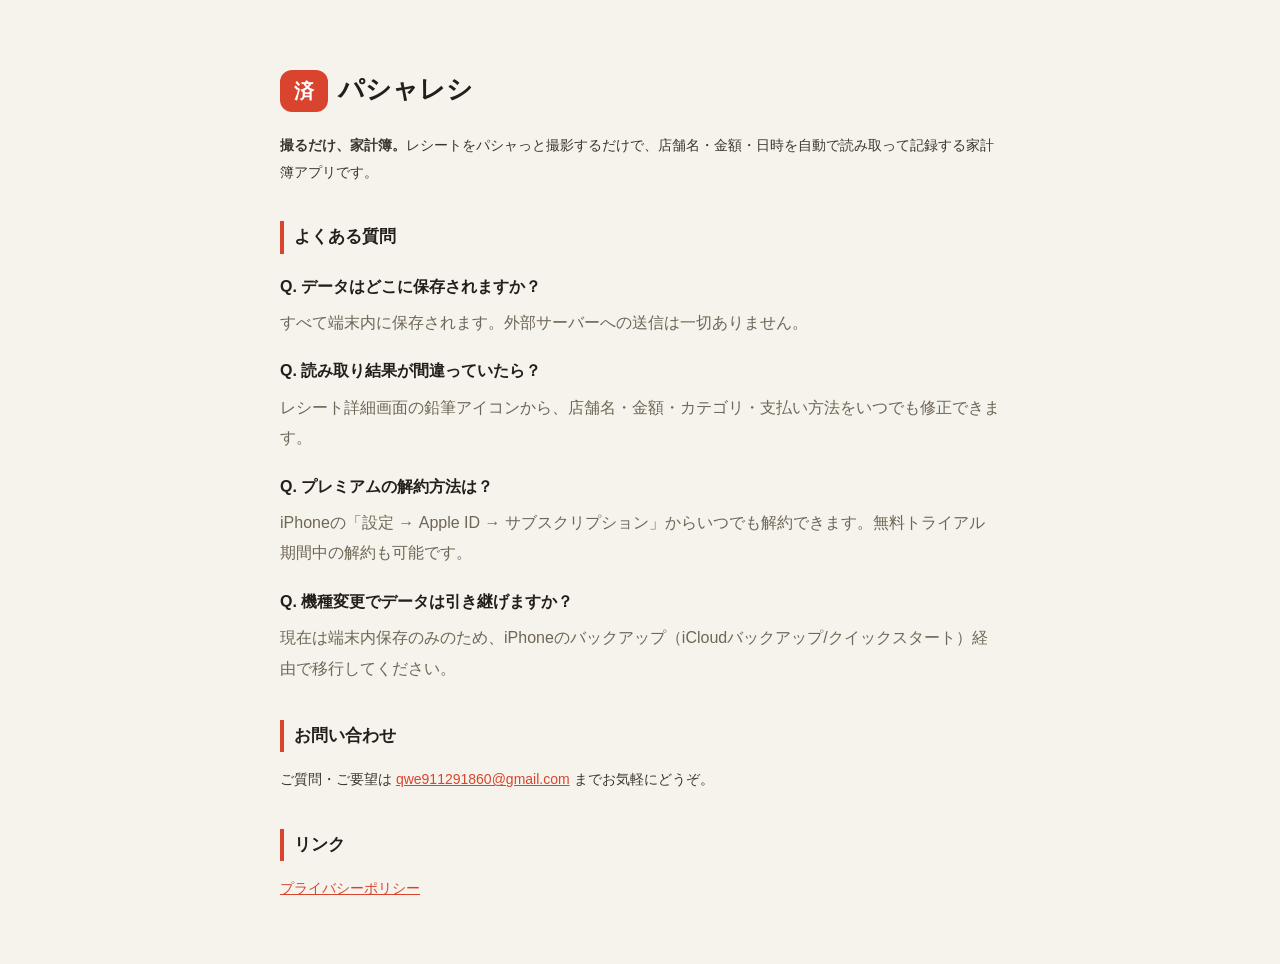
==== pashareshi/index.html @ 9be29674 "feat: パシャレシ サポート/プライバシーポリシーページ追加" ====
<!DOCTYPE html>
<html lang="ja">
<head>
<meta charset="utf-8">
<meta name="viewport" content="width=device-width, initial-scale=1">
<title>パシャレシ - レシート撮るだけ家計簿 | サポート</title>
<style>
body{font-family:'Hiragino Sans','Zen Kaku Gothic New',sans-serif;background:#F6F3EC;color:#221F1A;max-width:720px;margin:0 auto;padding:48px 24px;line-height:1.9}
h1{font-size:26px}
h1 .badge{display:inline-block;background:#D9442F;color:#fff;border-radius:12px;padding:2px 14px;font-size:20px;margin-right:10px}
h2{font-size:17px;margin-top:36px;border-left:4px solid #D9442F;padding-left:10px}
p,li{font-size:14px;color:#3A362E}
a{color:#D9442F}
.faq dt{font-weight:700;margin-top:18px}
.faq dd{margin:6px 0 0;color:#6E6656}
</style>
</head>
<body>
<h1><span class="badge">済</span>パシャレシ</h1>
<p><b>撮るだけ、家計簿。</b>レシートをパシャっと撮影するだけで、店舗名・金額・日時を自動で読み取って記録する家計簿アプリです。</p>

<h2>よくある質問</h2>
<dl class="faq">
<dt>Q. データはどこに保存されますか？</dt>
<dd>すべて端末内に保存されます。外部サーバーへの送信は一切ありません。</dd>
<dt>Q. 読み取り結果が間違っていたら？</dt>
<dd>レシート詳細画面の鉛筆アイコンから、店舗名・金額・カテゴリ・支払い方法をいつでも修正できます。</dd>
<dt>Q. プレミアムの解約方法は？</dt>
<dd>iPhoneの「設定 → Apple ID → サブスクリプション」からいつでも解約できます。無料トライアル期間中の解約も可能です。</dd>
<dt>Q. 機種変更でデータは引き継げますか？</dt>
<dd>現在は端末内保存のみのため、iPhoneのバックアップ（iCloudバックアップ/クイックスタート）経由で移行してください。</dd>
</dl>

<h2>お問い合わせ</h2>
<p>ご質問・ご要望は <a href="mailto:qwe911291860@gmail.com">qwe911291860@gmail.com</a> までお気軽にどうぞ。</p>

<h2>リンク</h2>
<p><a href="./privacy.html">プライバシーポリシー</a></p>
</body>
</html>
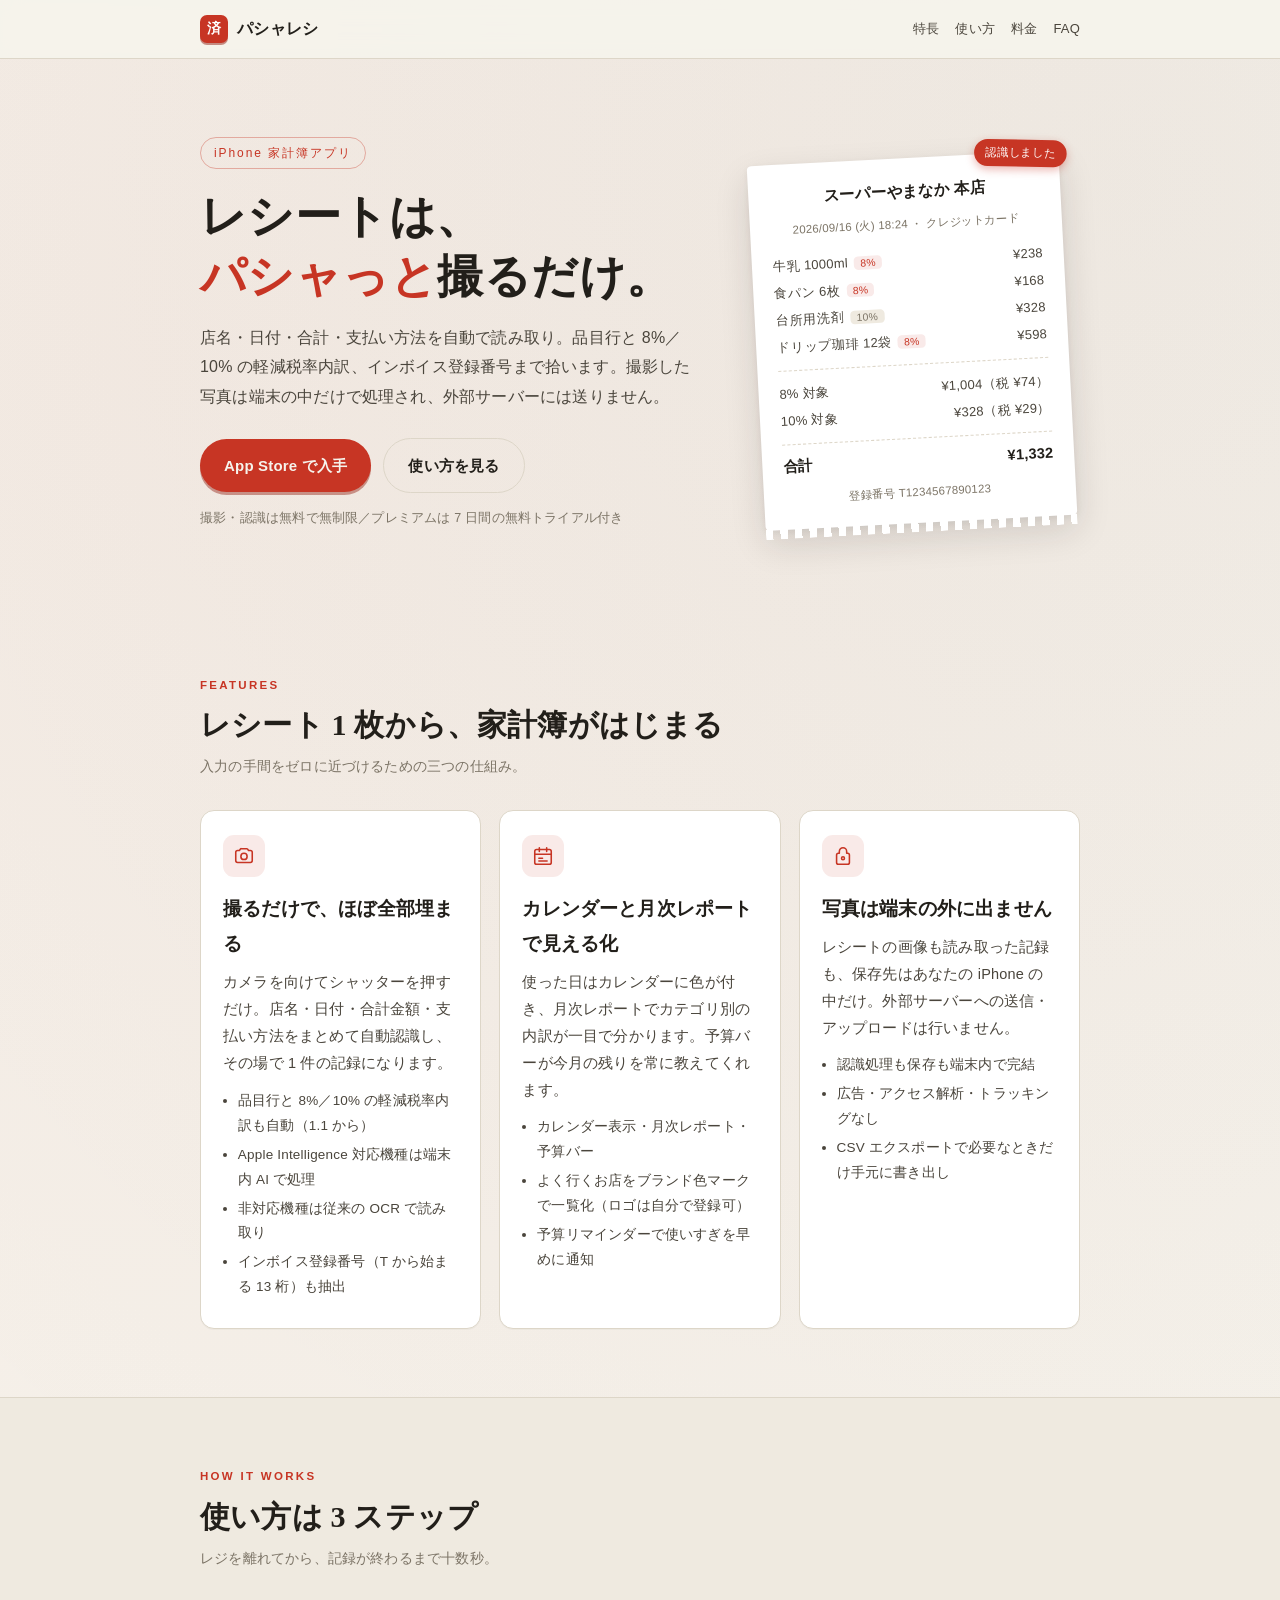
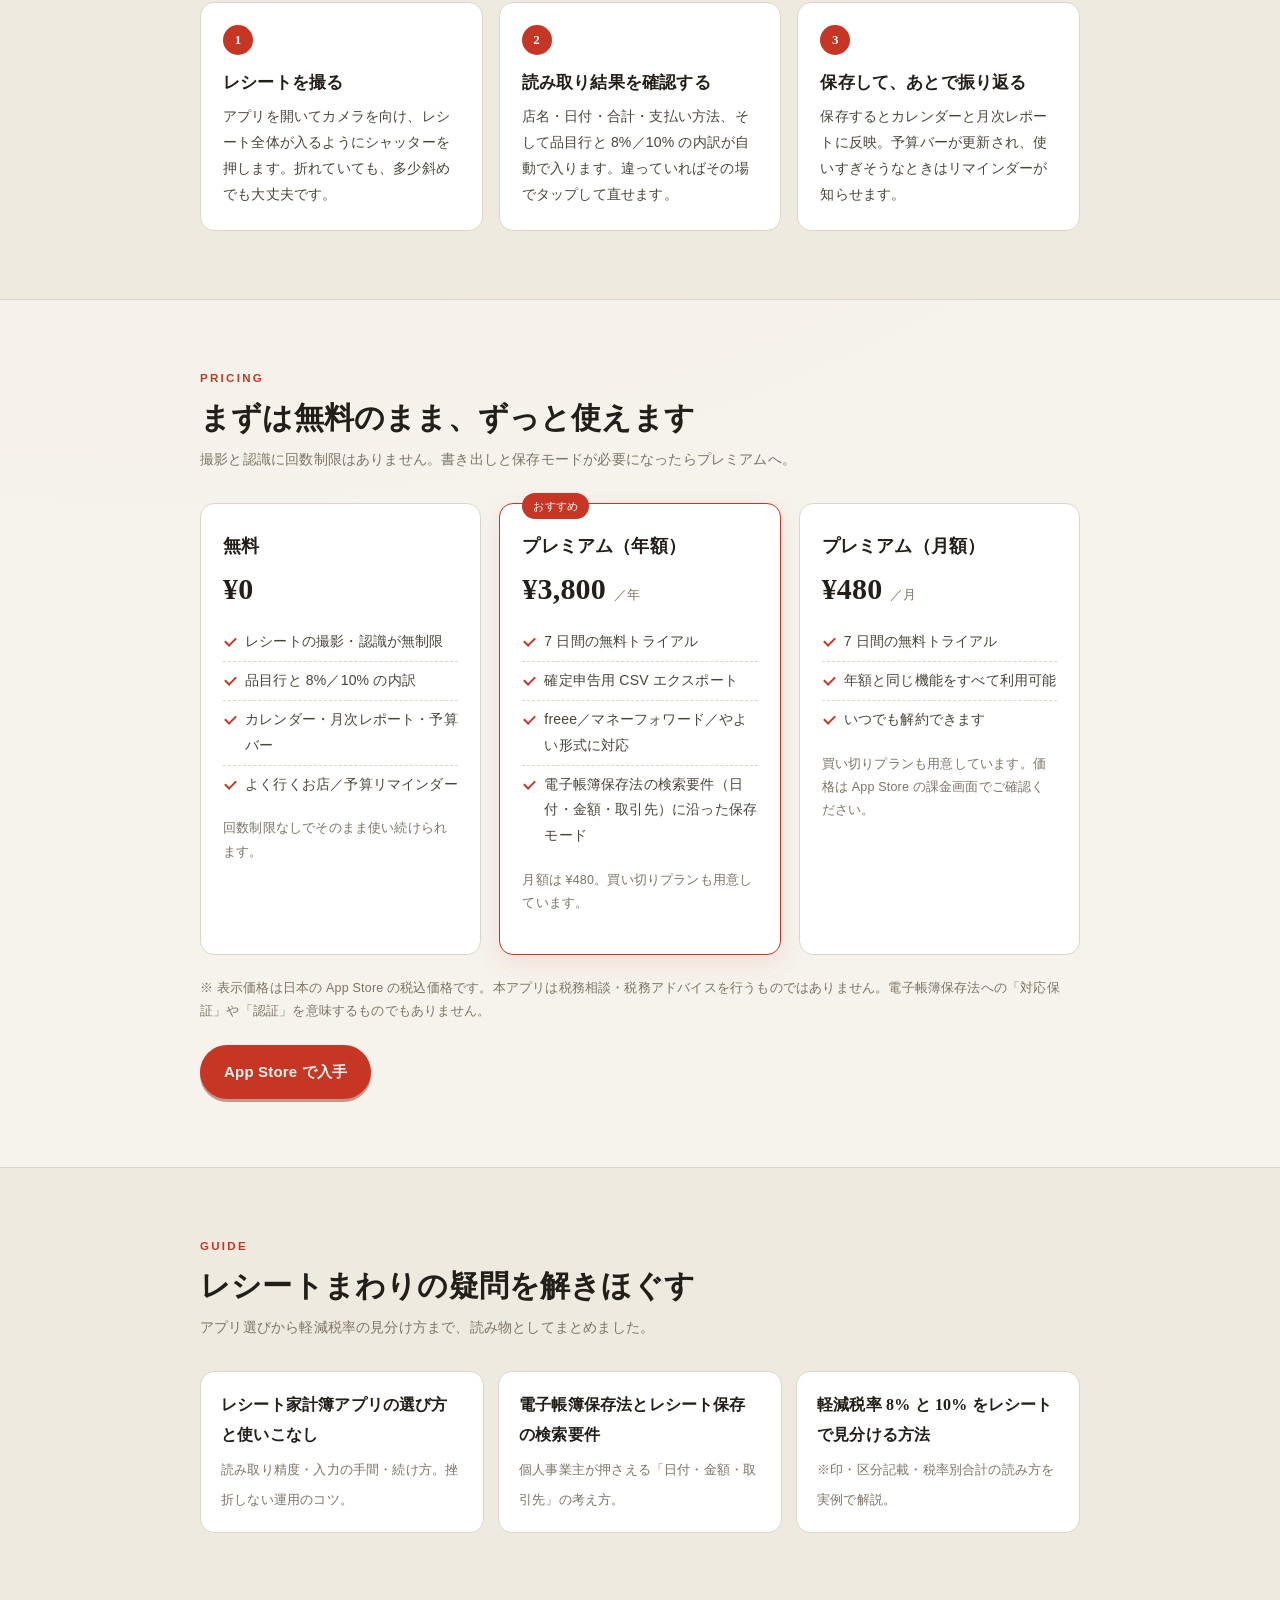
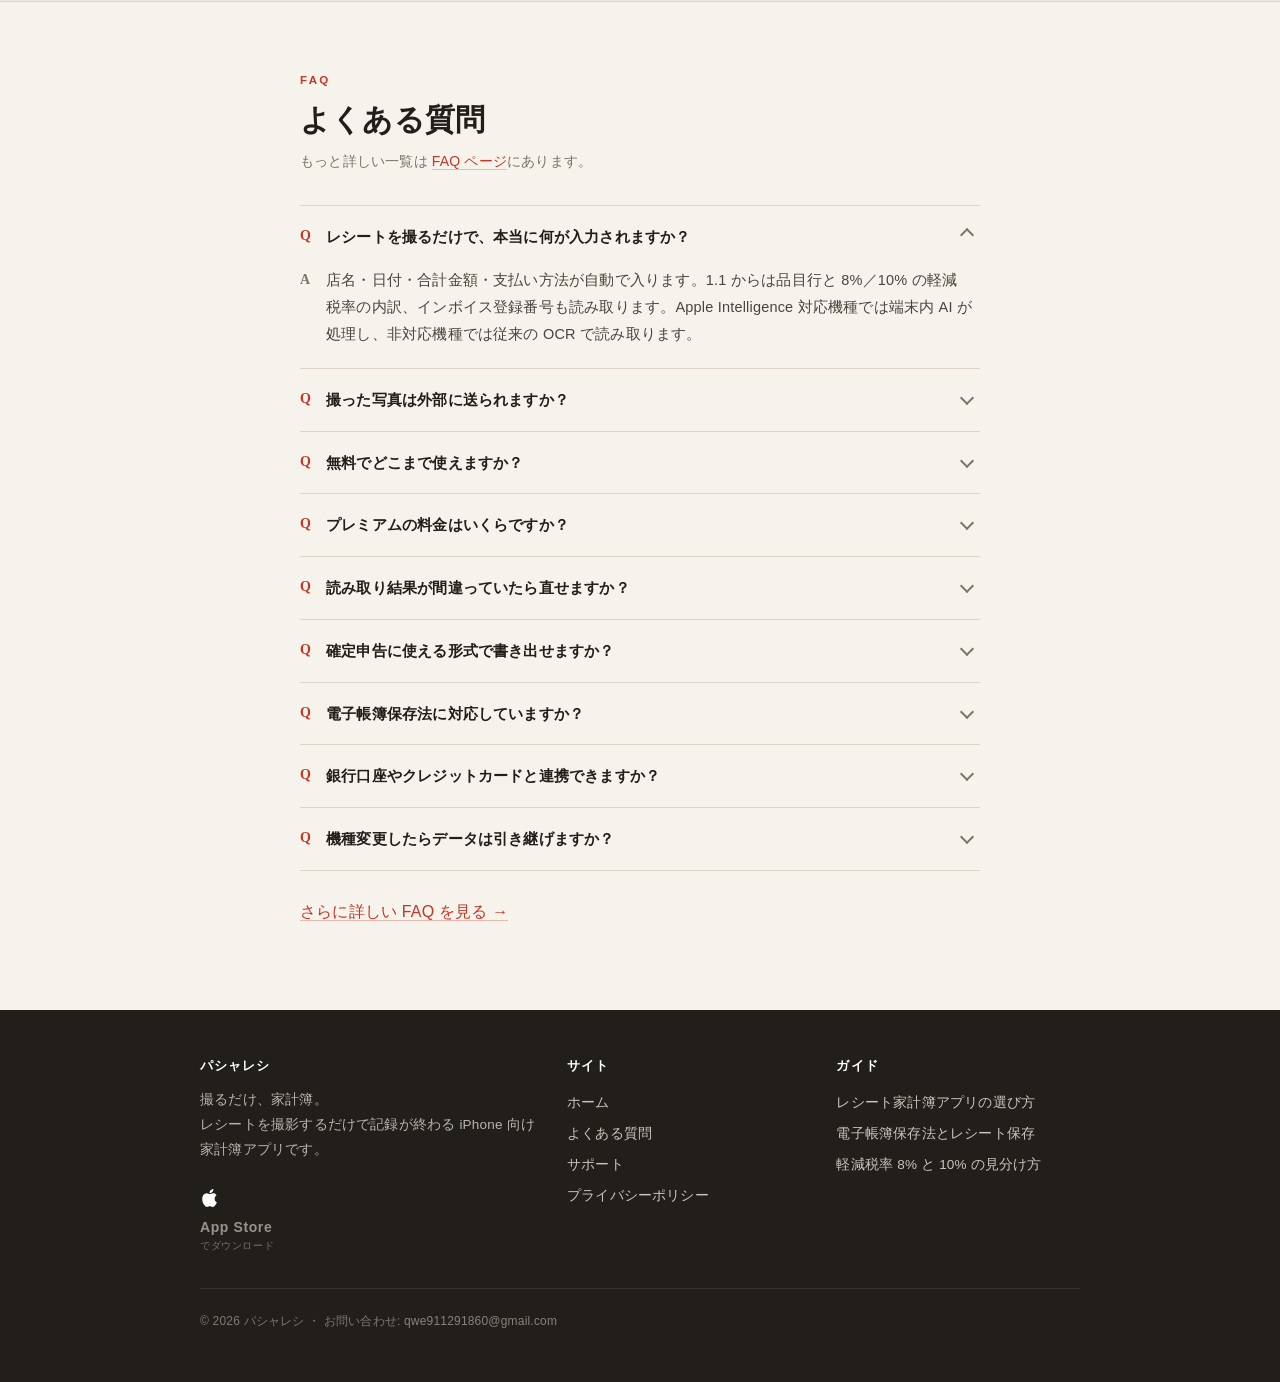
==== commit 206d9b9e: "feat(pashareshi): SEO/GEO landing site Co-Authored-By: Claude Opus 5 (1M context) <noreply@anthropic" ====
--- a/pashareshi/index.html
+++ b/pashareshi/index.html
@@ -2,39 +2,429 @@
 <html lang="ja">
 <head>
 <meta charset="utf-8">
-<meta name="viewport" content="width=device-width, initial-scale=1">
-<title>パシャレシ - レシート撮るだけ家計簿 | サポート</title>
-<style>
-body{font-family:'Hiragino Sans','Zen Kaku Gothic New',sans-serif;background:#F6F3EC;color:#221F1A;max-width:720px;margin:0 auto;padding:48px 24px;line-height:1.9}
-h1{font-size:26px}
-h1 .badge{display:inline-block;background:#D9442F;color:#fff;border-radius:12px;padding:2px 14px;font-size:20px;margin-right:10px}
-h2{font-size:17px;margin-top:36px;border-left:4px solid #D9442F;padding-left:10px}
-p,li{font-size:14px;color:#3A362E}
-a{color:#D9442F}
-.faq dt{font-weight:700;margin-top:18px}
-.faq dd{margin:6px 0 0;color:#6E6656}
-</style>
+<meta name="viewport" content="width=device-width, initial-scale=1, viewport-fit=cover">
+<title>パシャレシ｜レシート撮るだけ家計簿アプリ（iPhone・無料）</title>
+<meta name="description" content="レシートを撮るだけで店名・日付・合計・支払い方法を自動認識するiPhone家計簿アプリ。品目行と8%/10%軽減税率の内訳、インボイス登録番号まで読み取り。写真は端末内で処理し外部サーバーに送りません。撮影・認識は無料で無制限。">
+<link rel="canonical" href="https://zhao73.github.io/pashareshi/">
+<meta name="robots" content="index,follow,max-image-preview:large,max-snippet:-1">
+<meta name="theme-color" content="#F6F3EC">
+<meta name="apple-itunes-app" content="app-id=6788028598">
+<meta property="og:type" content="website">
+<meta property="og:site_name" content="パシャレシ">
+<meta property="og:locale" content="ja_JP">
+<meta property="og:title" content="パシャレシ｜レシート撮るだけ家計簿アプリ">
+<meta property="og:description" content="撮るだけで店名・日付・合計・支払い方法を自動認識。品目行と8%/10%の内訳、インボイス登録番号も。写真は端末内処理、外部に送りません。">
+<meta property="og:url" content="https://zhao73.github.io/pashareshi/">
+<meta property="og:image" content="https://zhao73.github.io/pashareshi/og.png">
+<meta property="og:image:width" content="1200">
+<meta property="og:image:height" content="630">
+<meta property="og:image:alt" content="パシャレシ 撮るだけ、家計簿。">
+<meta name="twitter:card" content="summary_large_image">
+<meta name="twitter:title" content="パシャレシ｜レシート撮るだけ家計簿アプリ">
+<meta name="twitter:description" content="撮るだけで店名・日付・合計・支払い方法を自動認識。8%/10%の内訳もインボイス登録番号も読み取り。端末内処理。">
+<meta name="twitter:image" content="https://zhao73.github.io/pashareshi/og.png">
+<link rel="stylesheet" href="./styles.css">
+<link rel="icon" href="data:image/svg+xml,%3Csvg xmlns='http://www.w3.org/2000/svg' viewBox='0 0 32 32'%3E%3Crect width='32' height='32' rx='7' fill='%23C73524'/%3E%3Ctext x='16' y='23' font-size='19' text-anchor='middle' fill='%23fff' font-family='serif'%3E%E6%B8%88%3C/text%3E%3C/svg%3E">
 </head>
 <body>
-<h1><span class="badge">済</span>パシャレシ</h1>
-<p><b>撮るだけ、家計簿。</b>レシートをパシャっと撮影するだけで、店舗名・金額・日時を自動で読み取って記録する家計簿アプリです。</p>
-
-<h2>よくある質問</h2>
-<dl class="faq">
-<dt>Q. データはどこに保存されますか？</dt>
-<dd>すべて端末内に保存されます。外部サーバーへの送信は一切ありません。</dd>
-<dt>Q. 読み取り結果が間違っていたら？</dt>
-<dd>レシート詳細画面の鉛筆アイコンから、店舗名・金額・カテゴリ・支払い方法をいつでも修正できます。</dd>
-<dt>Q. プレミアムの解約方法は？</dt>
-<dd>iPhoneの「設定 → Apple ID → サブスクリプション」からいつでも解約できます。無料トライアル期間中の解約も可能です。</dd>
-<dt>Q. 機種変更でデータは引き継げますか？</dt>
-<dd>現在は端末内保存のみのため、iPhoneのバックアップ（iCloudバックアップ/クイックスタート）経由で移行してください。</dd>
-</dl>
-
-<h2>お問い合わせ</h2>
-<p>ご質問・ご要望は <a href="mailto:qwe911291860@gmail.com">qwe911291860@gmail.com</a> までお気軽にどうぞ。</p>
-
-<h2>リンク</h2>
-<p><a href="./privacy.html">プライバシーポリシー</a></p>
+
+<header class="site-head">
+  <div class="wrap">
+    <a class="logo" href="./"><span class="seal">済</span>パシャレシ</a>
+    <nav class="site-nav">
+      <a href="#features">特長</a>
+      <a href="#how">使い方</a>
+      <a href="#price">料金</a>
+      <a href="./faq.html">FAQ</a>
+    </nav>
+  </div>
+</header>
+
+<main>
+
+<section class="hero">
+  <div class="wrap hero-grid">
+    <div>
+      <span class="eyebrow">iPhone 家計簿アプリ</span>
+      <h1 class="hero-title">レシートは、<br><span class="shu">パシャっと</span>撮るだけ。</h1>
+      <p class="hero-lead">店名・日付・合計・支払い方法を自動で読み取り。品目行と 8%／10% の軽減税率内訳、インボイス登録番号まで拾います。撮影した写真は端末の中だけで処理され、外部サーバーには送りません。</p>
+      <div class="cta-row">
+        <a class="btn btn-shu" href="https://apps.apple.com/jp/app/id6788028598">App Store で入手</a>
+        <a class="btn btn-ghost" href="#how">使い方を見る</a>
+      </div>
+      <p class="hero-note">撮影・認識は無料で無制限／プレミアムは 7 日間の無料トライアル付き</p>
+    </div>
+    <div>
+      <div class="receipt">
+        <span class="scan-badge">認識しました</span>
+        <h3>スーパーやまなか 本店</h3>
+        <p class="meta">2026/09/16 (火) 18:24 ・ クレジットカード</p>
+        <div class="r-line"><span>牛乳 1000ml<span class="tag k">8%</span></span><span>¥238</span></div>
+        <div class="r-line"><span>食パン 6枚<span class="tag k">8%</span></span><span>¥168</span></div>
+        <div class="r-line"><span>台所用洗剤<span class="tag">10%</span></span><span>¥328</span></div>
+        <div class="r-line"><span>ドリップ珈琲 12袋<span class="tag k">8%</span></span><span>¥598</span></div>
+        <div class="rule"></div>
+        <div class="r-line"><span>8% 対象</span><span>¥1,004（税 ¥74）</span></div>
+        <div class="r-line"><span>10% 対象</span><span>¥328（税 ¥29）</span></div>
+        <div class="rule"></div>
+        <div class="total"><span>合計</span><span>¥1,332</span></div>
+        <p class="meta" style="margin-top:12px">登録番号 T1234567890123</p>
+      </div>
+    </div>
+  </div>
+</section>
+
+<section id="features">
+  <div class="wrap">
+    <div class="sec-head">
+      <p class="kicker">FEATURES</p>
+      <h2 class="sec-title">レシート 1 枚から、家計簿がはじまる</h2>
+      <p class="sec-sub">入力の手間をゼロに近づけるための三つの仕組み。</p>
+    </div>
+    <div class="features">
+
+      <article class="card">
+        <div class="icon" aria-hidden="true"><svg viewBox="0 0 24 24"><path d="M3 8a2 2 0 0 1 2-2h2l1.2-1.8A1 1 0 0 1 9 4h6a1 1 0 0 1 .8.4L17 6h2a2 2 0 0 1 2 2v9a2 2 0 0 1-2 2H5a2 2 0 0 1-2-2z"/><circle cx="12" cy="12.5" r="3.4"/></svg></div>
+        <h3>撮るだけで、ほぼ全部埋まる</h3>
+        <p>カメラを向けてシャッターを押すだけ。店名・日付・合計金額・支払い方法をまとめて自動認識し、その場で 1 件の記録になります。</p>
+        <ul>
+          <li>品目行と 8%／10% の軽減税率内訳も自動（1.1 から）</li>
+          <li>Apple Intelligence 対応機種は端末内 AI で処理</li>
+          <li>非対応機種は従来の OCR で読み取り</li>
+          <li>インボイス登録番号（T から始まる 13 桁）も抽出</li>
+        </ul>
+      </article>
+
+      <article class="card">
+        <div class="icon" aria-hidden="true"><svg viewBox="0 0 24 24"><rect x="3" y="5" width="18" height="16" rx="2"/><path d="M3 10h18M8 3v4M16 3v4"/><path d="M7.5 14.5h4M7.5 17.5h9"/></svg></div>
+        <h3>カレンダーと月次レポートで見える化</h3>
+        <p>使った日はカレンダーに色が付き、月次レポートでカテゴリ別の内訳が一目で分かります。予算バーが今月の残りを常に教えてくれます。</p>
+        <ul>
+          <li>カレンダー表示・月次レポート・予算バー</li>
+          <li>よく行くお店をブランド色マークで一覧化（ロゴは自分で登録可）</li>
+          <li>予算リマインダーで使いすぎを早めに通知</li>
+        </ul>
+      </article>
+
+      <article class="card">
+        <div class="icon" aria-hidden="true"><svg viewBox="0 0 24 24"><path d="M12 3a4 4 0 0 1 4 4v2h1a2 2 0 0 1 2 2v8a2 2 0 0 1-2 2H7a2 2 0 0 1-2-2v-8a2 2 0 0 1 2-2h1V7a4 4 0 0 1 4-4z"/><circle cx="12" cy="14.5" r="1.6"/></svg></div>
+        <h3>写真は端末の外に出ません</h3>
+        <p>レシートの画像も読み取った記録も、保存先はあなたの iPhone の中だけ。外部サーバーへの送信・アップロードは行いません。</p>
+        <ul>
+          <li>認識処理も保存も端末内で完結</li>
+          <li>広告・アクセス解析・トラッキングなし</li>
+          <li>CSV エクスポートで必要なときだけ手元に書き出し</li>
+        </ul>
+      </article>
+
+    </div>
+  </div>
+</section>
+
+<section id="how" class="sec-alt">
+  <div class="wrap">
+    <div class="sec-head">
+      <p class="kicker">HOW IT WORKS</p>
+      <h2 class="sec-title">使い方は 3 ステップ</h2>
+      <p class="sec-sub">レジを離れてから、記録が終わるまで十数秒。</p>
+    </div>
+    <div class="steps">
+      <div class="step">
+        <div class="num">1</div>
+        <h3>レシートを撮る</h3>
+        <p>アプリを開いてカメラを向け、レシート全体が入るようにシャッターを押します。折れていても、多少斜めでも大丈夫です。</p>
+      </div>
+      <div class="step">
+        <div class="num">2</div>
+        <h3>読み取り結果を確認する</h3>
+        <p>店名・日付・合計・支払い方法、そして品目行と 8%／10% の内訳が自動で入ります。違っていればその場でタップして直せます。</p>
+      </div>
+      <div class="step">
+        <div class="num">3</div>
+        <h3>保存して、あとで振り返る</h3>
+        <p>保存するとカレンダーと月次レポートに反映。予算バーが更新され、使いすぎそうなときはリマインダーが知らせます。</p>
+      </div>
+    </div>
+  </div>
+</section>
+
+<section id="price">
+  <div class="wrap">
+    <div class="sec-head">
+      <p class="kicker">PRICING</p>
+      <h2 class="sec-title">まずは無料のまま、ずっと使えます</h2>
+      <p class="sec-sub">撮影と認識に回数制限はありません。書き出しと保存モードが必要になったらプレミアムへ。</p>
+    </div>
+    <div class="plans">
+
+      <div class="plan">
+        <h3>無料</h3>
+        <div class="price">¥0</div>
+        <ul>
+          <li>レシートの撮影・認識が無制限</li>
+          <li>品目行と 8%／10% の内訳</li>
+          <li>カレンダー・月次レポート・予算バー</li>
+          <li>よく行くお店／予算リマインダー</li>
+        </ul>
+        <p class="note">回数制限なしでそのまま使い続けられます。</p>
+      </div>
+
+      <div class="plan reco">
+        <span class="flag">おすすめ</span>
+        <h3>プレミアム（年額）</h3>
+        <div class="price">¥3,800 <small>／年</small></div>
+        <ul>
+          <li>7 日間の無料トライアル</li>
+          <li>確定申告用 CSV エクスポート</li>
+          <li>freee／マネーフォワード／やよい形式に対応</li>
+          <li>電子帳簿保存法の検索要件（日付・金額・取引先）に沿った保存モード</li>
+        </ul>
+        <p class="note">月額は ¥480。買い切りプランも用意しています。</p>
+      </div>
+
+      <div class="plan">
+        <h3>プレミアム（月額）</h3>
+        <div class="price">¥480 <small>／月</small></div>
+        <ul>
+          <li>7 日間の無料トライアル</li>
+          <li>年額と同じ機能をすべて利用可能</li>
+          <li>いつでも解約できます</li>
+        </ul>
+        <p class="note">買い切りプランも用意しています。価格は App Store の課金画面でご確認ください。</p>
+      </div>
+
+    </div>
+    <p class="hero-note" style="margin-top:22px">※ 表示価格は日本の App Store の税込価格です。本アプリは税務相談・税務アドバイスを行うものではありません。電子帳簿保存法への「対応保証」や「認証」を意味するものでもありません。</p>
+    <div class="cta-row" style="margin-top:22px">
+      <a class="btn btn-shu" href="https://apps.apple.com/jp/app/id6788028598">App Store で入手</a>
+    </div>
+  </div>
+</section>
+
+<section class="sec-alt">
+  <div class="wrap">
+    <div class="sec-head">
+      <p class="kicker">GUIDE</p>
+      <h2 class="sec-title">レシートまわりの疑問を解きほぐす</h2>
+      <p class="sec-sub">アプリ選びから軽減税率の見分け方まで、読み物としてまとめました。</p>
+    </div>
+    <div class="related">
+      <a href="./guide/receipt-kakeibo.html"><strong>レシート家計簿アプリの選び方と使いこなし</strong><span>読み取り精度・入力の手間・続け方。挫折しない運用のコツ。</span></a>
+      <a href="./guide/denchoho-receipt.html"><strong>電子帳簿保存法とレシート保存の検索要件</strong><span>個人事業主が押さえる「日付・金額・取引先」の考え方。</span></a>
+      <a href="./guide/keigen-zeiritsu.html"><strong>軽減税率 8% と 10% をレシートで見分ける方法</strong><span>※印・区分記載・税率別合計の読み方を実例で解説。</span></a>
+    </div>
+  </div>
+</section>
+
+<section id="faq">
+  <div class="wrap narrow">
+    <div class="sec-head">
+      <p class="kicker">FAQ</p>
+      <h2 class="sec-title">よくある質問</h2>
+      <p class="sec-sub">もっと詳しい一覧は <a href="./faq.html">FAQ ページ</a>にあります。</p>
+    </div>
+    <div class="faq">
+
+      <details open>
+        <summary>レシートを撮るだけで、本当に何が入力されますか？</summary>
+        <p class="a">店名・日付・合計金額・支払い方法が自動で入ります。1.1 からは品目行と 8%／10% の軽減税率の内訳、インボイス登録番号も読み取ります。Apple Intelligence 対応機種では端末内 AI が処理し、非対応機種では従来の OCR で読み取ります。</p>
+      </details>
+
+      <details>
+        <summary>撮った写真は外部に送られますか？</summary>
+        <p class="a">送られません。撮影した画像も読み取った記録も、保存と処理はすべて端末内で完結します。外部サーバーへの送信・アップロードは行っていません。</p>
+      </details>
+
+      <details>
+        <summary>無料でどこまで使えますか？</summary>
+        <p class="a">レシートの撮影と認識は無料で無制限です。カレンダー・月次レポート・予算バー・よく行くお店・予算リマインダーも無料で使えます。CSV エクスポートと電子帳簿保存法の検索要件に沿った保存モードはプレミアムの機能です。</p>
+      </details>
+
+      <details>
+        <summary>プレミアムの料金はいくらですか？</summary>
+        <p class="a">月額 ¥480、年額 ¥3,800（7 日間の無料トライアル付き）です。買い切りプランも用意しています。価格は App Store の課金画面でご確認ください。</p>
+      </details>
+
+      <details>
+        <summary>読み取り結果が間違っていたら直せますか？</summary>
+        <p class="a">直せます。レシート詳細画面の鉛筆アイコンから、店舗名・金額・カテゴリ・支払い方法をいつでも修正できます。品目行や税率区分も同じ画面から手直しできます。</p>
+      </details>
+
+      <details>
+        <summary>確定申告に使える形式で書き出せますか？</summary>
+        <p class="a">プレミアムの CSV エクスポートで、確定申告用のほか freee／マネーフォワード／やよいの形式に合わせて書き出せます。書き出したファイルの取り扱いはご自身の会計ソフト側の手順に従ってください。</p>
+      </details>
+
+      <details>
+        <summary>電子帳簿保存法に対応していますか？</summary>
+        <p class="a">プレミアムには、電子帳簿保存法が求める検索要件（日付・金額・取引先）に沿って記録を保存するモードがあります。ただし本アプリは認証を受けたものではなく、法令への対応を保証するものではありません。実際の運用可否は国税庁の情報および税理士等の専門家にご確認ください。</p>
+      </details>
+
+      <details>
+        <summary>銀行口座やクレジットカードと連携できますか？</summary>
+        <p class="a">できません。パシャレシはレシートを撮って記録することに特化しており、金融機関との連携機能は搭載していません。支払い方法は記録上の区分として手動または自動認識で扱います。</p>
+      </details>
+
+      <details>
+        <summary>機種変更したらデータは引き継げますか？</summary>
+        <p class="a">データは端末内にのみ保存されるため、iPhone のバックアップ（iCloud バックアップ／クイックスタート）経由で移行してください。クラウド同期機能は搭載していません。</p>
+      </details>
+
+    </div>
+    <p style="margin-top:26px"><a href="./faq.html">さらに詳しい FAQ を見る →</a></p>
+  </div>
+</section>
+
+</main>
+
+<footer class="site-foot">
+  <div class="wrap">
+    <div class="cols">
+      <div>
+        <h4>パシャレシ</h4>
+        <p style="margin:0 0 16px">撮るだけ、家計簿。<br>レシートを撮影するだけで記録が終わる iPhone 向け家計簿アプリです。</p>
+        <a class="badge-as" href="https://apps.apple.com/jp/app/id6788028598">
+          <svg viewBox="0 0 24 28" aria-hidden="true"><path d="M17.5 14.8c0-2.8 2.3-4.2 2.4-4.2-1.3-1.9-3.3-2.2-4-2.2-1.7-.2-3.3 1-4.2 1-.9 0-2.2-1-3.6-1-1.9 0-3.6 1.1-4.5 2.8-1.9 3.3-.5 8.3 1.4 11 .9 1.3 2 2.8 3.4 2.7 1.4-.1 1.9-.9 3.5-.9 1.6 0 2.1.9 3.5.8 1.5 0 2.4-1.3 3.3-2.7 1-1.5 1.5-3 1.5-3.1-.1 0-2.7-1.1-2.7-4.2zM14.9 6.6c.8-.9 1.3-2.2 1.1-3.5-1.1 0-2.5.8-3.3 1.7-.7.8-1.3 2.1-1.2 3.4 1.2.1 2.5-.6 3.4-1.6z"/></svg>
+          <span><b>App Store</b><span>でダウンロード</span></span>
+        </a>
+      </div>
+      <div>
+        <h4>サイト</h4>
+        <ul>
+          <li><a href="./">ホーム</a></li>
+          <li><a href="./faq.html">よくある質問</a></li>
+          <li><a href="./support.html">サポート</a></li>
+          <li><a href="./privacy.html">プライバシーポリシー</a></li>
+        </ul>
+      </div>
+      <div>
+        <h4>ガイド</h4>
+        <ul>
+          <li><a href="./guide/receipt-kakeibo.html">レシート家計簿アプリの選び方</a></li>
+          <li><a href="./guide/denchoho-receipt.html">電子帳簿保存法とレシート保存</a></li>
+          <li><a href="./guide/keigen-zeiritsu.html">軽減税率 8% と 10% の見分け方</a></li>
+        </ul>
+      </div>
+    </div>
+    <p class="copy">© 2026 パシャレシ ・ お問い合わせ: <a href="mailto:qwe911291860@gmail.com">qwe911291860@gmail.com</a></p>
+  </div>
+</footer>
+
+<script type="application/ld+json">
+{
+  "@context": "https://schema.org",
+  "@type": "SoftwareApplication",
+  "name": "パシャレシ - レシート撮るだけ家計簿",
+  "alternateName": "パシャレシ",
+  "operatingSystem": "iOS",
+  "applicationCategory": "FinanceApplication",
+  "url": "https://zhao73.github.io/pashareshi/",
+  "installUrl": "https://apps.apple.com/jp/app/id6788028598",
+  "sameAs": ["https://apps.apple.com/jp/app/id6788028598"],
+  "inLanguage": "ja",
+  "image": "https://zhao73.github.io/pashareshi/og.png",
+  "screenshot": "https://zhao73.github.io/pashareshi/og.png",
+  "description": "レシートを撮影するだけで店名・日付・合計・支払い方法を自動認識するiPhone向け家計簿アプリ。品目行と8%/10%の軽減税率の内訳、インボイス登録番号も読み取ります。写真の処理と保存は端末内で完結し、外部サーバーには送信しません。",
+  "featureList": [
+    "レシート撮影で店名・日付・合計・支払い方法を自動認識",
+    "品目行と8%/10%軽減税率の内訳を自動抽出",
+    "インボイス登録番号の読み取り",
+    "カレンダー表示と月次レポート",
+    "予算バーと予算リマインダー",
+    "よく行くお店をブランド色マークで管理（ロゴ登録可）",
+    "CSVエクスポート（確定申告用、freee／マネーフォワード／やよい形式）",
+    "電子帳簿保存法の検索要件（日付・金額・取引先）に沿った保存モード",
+    "写真は端末内で処理し外部サーバーに送信しない"
+  ],
+  "offers": [
+    {
+      "@type": "Offer",
+      "name": "無料",
+      "price": "0",
+      "priceCurrency": "JPY",
+      "description": "レシートの撮影・認識が無制限。カレンダー、月次レポート、予算バー、予算リマインダーを利用できます。",
+      "availability": "https://schema.org/InStock",
+      "url": "https://apps.apple.com/jp/app/id6788028598"
+    },
+    {
+      "@type": "Offer",
+      "name": "プレミアム（月額）",
+      "price": "480",
+      "priceCurrency": "JPY",
+      "description": "月額プラン。7日間の無料トライアル付き。CSVエクスポートと検索要件に沿った保存モードを利用できます。",
+      "availability": "https://schema.org/InStock",
+      "url": "https://apps.apple.com/jp/app/id6788028598"
+    },
+    {
+      "@type": "Offer",
+      "name": "プレミアム（年額）",
+      "price": "3800",
+      "priceCurrency": "JPY",
+      "description": "年額プラン。7日間の無料トライアル付き。買い切りプランも用意しています。",
+      "availability": "https://schema.org/InStock",
+      "url": "https://apps.apple.com/jp/app/id6788028598"
+    }
+  ]
+}
+</script>
+
+<script type="application/ld+json">
+{
+  "@context": "https://schema.org",
+  "@type": "HowTo",
+  "name": "パシャレシでレシートを家計簿に記録する方法",
+  "description": "レシートを撮影してから家計簿に保存するまでの3ステップ。",
+  "inLanguage": "ja",
+  "totalTime": "PT1M",
+  "tool": [
+    {"@type": "HowToTool", "name": "iPhone"},
+    {"@type": "HowToTool", "name": "パシャレシ（アプリ）"},
+    {"@type": "HowToTool", "name": "記録したいレシート"}
+  ],
+  "step": [
+    {
+      "@type": "HowToStep",
+      "position": 1,
+      "name": "レシートを撮る",
+      "text": "アプリを開いてカメラを向け、レシート全体が画面に入るようにシャッターを押します。多少折れていても斜めでも読み取れます。",
+      "url": "https://zhao73.github.io/pashareshi/#how"
+    },
+    {
+      "@type": "HowToStep",
+      "position": 2,
+      "name": "読み取り結果を確認する",
+      "text": "店名・日付・合計・支払い方法に加えて、品目行と8%/10%の内訳が自動で入ります。違っていればその場でタップして修正します。",
+      "url": "https://zhao73.github.io/pashareshi/#how"
+    },
+    {
+      "@type": "HowToStep",
+      "position": 3,
+      "name": "保存して振り返る",
+      "text": "保存するとカレンダーと月次レポートに反映されます。予算バーが更新され、使いすぎそうなときは予算リマインダーが知らせます。",
+      "url": "https://zhao73.github.io/pashareshi/#how"
+    }
+  ]
+}
+</script>
+
+<script type="application/ld+json">
+{
+  "@context": "https://schema.org",
+  "@type": "FAQPage",
+  "inLanguage": "ja",
+  "mainEntity": [
+    {"@type":"Question","name":"レシートを撮るだけで、本当に何が入力されますか？","acceptedAnswer":{"@type":"Answer","text":"店名・日付・合計金額・支払い方法が自動で入ります。1.1からは品目行と8%/10%の軽減税率の内訳、インボイス登録番号も読み取ります。Apple Intelligence対応機種では端末内AIが処理し、非対応機種では従来のOCRで読み取ります。"}},
+    {"@type":"Question","name":"撮った写真は外部に送られますか？","acceptedAnswer":{"@type":"Answer","text":"送られません。撮影した画像も読み取った記録も、保存と処理はすべて端末内で完結します。外部サーバーへの送信・アップロードは行っていません。"}},
+    {"@type":"Question","name":"無料でどこまで使えますか？","acceptedAnswer":{"@type":"Answer","text":"レシートの撮影と認識は無料で無制限です。カレンダー・月次レポート・予算バー・よく行くお店・予算リマインダーも無料で使えます。CSVエクスポートと電子帳簿保存法の検索要件に沿った保存モードはプレミアムの機能です。"}},
+    {"@type":"Question","name":"プレミアムの料金はいくらですか？","acceptedAnswer":{"@type":"Answer","text":"月額480円、年額3,800円（7日間の無料トライアル付き）です。買い切りプランも用意しています。価格はApp Storeの課金画面でご確認ください。"}},
+    {"@type":"Question","name":"読み取り結果が間違っていたら直せますか？","acceptedAnswer":{"@type":"Answer","text":"直せます。レシート詳細画面の鉛筆アイコンから、店舗名・金額・カテゴリ・支払い方法をいつでも修正できます。品目行や税率区分も同じ画面から手直しできます。"}},
+    {"@type":"Question","name":"確定申告に使える形式で書き出せますか？","acceptedAnswer":{"@type":"Answer","text":"プレミアムのCSVエクスポートで、確定申告用のほかfreee／マネーフォワード／やよいの形式に合わせて書き出せます。書き出したファイルの取り扱いはご自身の会計ソフト側の手順に従ってください。"}},
+    {"@type":"Question","name":"電子帳簿保存法に対応していますか？","acceptedAnswer":{"@type":"Answer","text":"プレミアムには、電子帳簿保存法が求める検索要件（日付・金額・取引先）に沿って記録を保存するモードがあります。ただし本アプリは認証を受けたものではなく、法令への対応を保証するものではありません。実際の運用可否は国税庁の情報および税理士等の専門家にご確認ください。"}},
+    {"@type":"Question","name":"銀行口座やクレジットカードと連携できますか？","acceptedAnswer":{"@type":"Answer","text":"できません。パシャレシはレシートを撮って記録することに特化しており、金融機関との連携機能は搭載していません。支払い方法は記録上の区分として扱います。"}},
+    {"@type":"Question","name":"機種変更したらデータは引き継げますか？","acceptedAnswer":{"@type":"Answer","text":"データは端末内にのみ保存されるため、iPhoneのバックアップ（iCloudバックアップ／クイックスタート）経由で移行してください。クラウド同期機能は搭載していません。"}}
+  ]
+}
+</script>
+
 </body>
 </html>
--- a/pashareshi/styles.css
+++ b/pashareshi/styles.css
@@ -0,0 +1,247 @@
+/* パシャレシ — 和紙 × 墨 × 朱 */
+:root{
+  --washi:#F6F3EC;
+  --washi-deep:#EFEAE0;
+  --sumi:#221F1A;
+  --sumi-soft:#4A453C;
+  --sumi-mute:#7C7466;
+  --shu:#C73524;
+  --shu-soft:#E4664F;
+  --line:#DDD6C8;
+  --radius:14px;
+  --maxw:920px;
+  --font-sans:-apple-system,BlinkMacSystemFont,"Hiragino Sans","Hiragino Kaku Gothic ProN","Noto Sans JP","Yu Gothic UI",Meiryo,sans-serif;
+  --font-serif:"Hiragino Mincho ProN","Yu Mincho","YuMincho","Noto Serif JP",serif;
+}
+*{box-sizing:border-box}
+html{-webkit-text-size-adjust:100%;scroll-behavior:smooth}
+body{
+  margin:0;
+  font-family:var(--font-sans);
+  background:var(--washi);
+  background-image:
+    radial-gradient(circle at 12% 8%, rgba(199,53,36,.045), transparent 42%),
+    radial-gradient(circle at 88% 4%, rgba(34,31,26,.035), transparent 38%);
+  color:var(--sumi);
+  line-height:1.85;
+  font-size:16px;
+  letter-spacing:.012em;
+}
+img{max-width:100%;height:auto}
+a{color:var(--shu);text-decoration:none;border-bottom:1px solid rgba(199,53,36,.3)}
+a:hover{border-bottom-color:var(--shu)}
+.wrap{max-width:var(--maxw);margin:0 auto;padding:0 20px}
+.narrow{max-width:720px}
+
+/* ---- header ---- */
+.site-head{position:sticky;top:0;z-index:20;background:rgba(246,243,236,.92);backdrop-filter:saturate(150%) blur(10px);border-bottom:1px solid var(--line)}
+.site-head .wrap{display:flex;align-items:center;gap:14px;height:58px}
+.logo{display:flex;align-items:center;gap:9px;font-weight:700;font-size:16px;color:var(--sumi);border:0;letter-spacing:.02em}
+.logo .seal{
+  width:28px;height:28px;border-radius:7px;background:var(--shu);color:#fff;
+  display:grid;place-items:center;font-size:14px;font-family:var(--font-serif);font-weight:700;
+  box-shadow:0 2px 0 rgba(150,36,24,.5)
+}
+.site-nav{margin-left:auto;display:flex;gap:16px;font-size:13px}
+.site-nav a{color:var(--sumi-soft);border:0}
+.site-nav a:hover{color:var(--shu)}
+
+/* ---- hero ---- */
+.hero{padding:56px 0 44px;position:relative;overflow:hidden}
+.hero-grid{display:grid;grid-template-columns:1fr;gap:34px;align-items:center}
+.eyebrow{display:inline-block;font-size:12px;letter-spacing:.16em;color:var(--shu);border:1px solid rgba(199,53,36,.35);border-radius:999px;padding:4px 13px;margin-bottom:18px}
+h1.hero-title{
+  font-family:var(--font-serif);font-weight:600;
+  font-size:clamp(30px,7.4vw,46px);line-height:1.3;margin:0 0 16px;letter-spacing:.01em
+}
+h1.hero-title .shu{color:var(--shu)}
+.hero-lead{font-size:16px;color:var(--sumi-soft);margin:0 0 26px;max-width:34em}
+.cta-row{display:flex;flex-wrap:wrap;gap:12px;align-items:center}
+.btn{
+  display:inline-flex;align-items:center;gap:8px;background:var(--sumi);color:var(--washi);
+  padding:13px 24px;border-radius:999px;font-weight:600;font-size:15px;border:0;
+  box-shadow:0 3px 0 rgba(34,31,26,.22);transition:transform .12s ease
+}
+.btn:hover{transform:translateY(-1px);color:var(--washi)}
+.btn-shu{background:var(--shu);box-shadow:0 3px 0 rgba(150,36,24,.45)}
+.btn-ghost{background:transparent;color:var(--sumi);border:1px solid var(--line);box-shadow:none}
+.btn-ghost:hover{color:var(--shu);border-color:var(--shu)}
+.hero-note{font-size:12.5px;color:var(--sumi-mute);margin-top:14px}
+
+/* receipt illustration (pure CSS) */
+.receipt{
+  background:#fff;border-radius:4px;padding:20px 20px 8px;max-width:300px;margin:0 auto;
+  box-shadow:0 14px 34px rgba(34,31,26,.14), 0 2px 6px rgba(34,31,26,.06);
+  transform:rotate(-2.2deg);font-size:12.5px;line-height:1.6;color:var(--sumi-soft);
+  position:relative
+}
+.receipt::after{
+  content:"";position:absolute;left:0;right:0;bottom:-9px;height:10px;
+  background:repeating-linear-gradient(-45deg,#fff 0 7px,transparent 7px 14px);
+  -webkit-mask:repeating-linear-gradient(90deg,#000 0 7px,transparent 7px 14px);
+  mask:repeating-linear-gradient(90deg,#000 0 7px,transparent 7px 14px);background:#fff
+}
+.receipt h3{font-family:var(--font-serif);font-size:15px;margin:0 0 2px;color:var(--sumi);text-align:center}
+.receipt .meta{text-align:center;font-size:11px;color:var(--sumi-mute);margin-bottom:12px}
+.receipt .r-line{display:flex;justify-content:space-between;gap:10px;padding:3px 0}
+.receipt .tag{font-size:10px;background:var(--washi-deep);border-radius:4px;padding:1px 6px;color:var(--sumi-mute);margin-left:6px}
+.receipt .tag.k{background:rgba(199,53,36,.1);color:var(--shu)}
+.receipt .rule{border-top:1px dashed var(--line);margin:9px 0}
+.receipt .total{display:flex;justify-content:space-between;font-weight:700;color:var(--sumi);font-size:14px}
+.scan-badge{
+  display:inline-flex;align-items:center;gap:6px;background:var(--shu);color:#fff;font-size:11px;
+  padding:4px 11px;border-radius:999px;position:absolute;top:-12px;right:-8px;transform:rotate(4deg);
+  box-shadow:0 3px 8px rgba(199,53,36,.35)
+}
+
+/* ---- sections ---- */
+section{padding:52px 0}
+.sec-alt{background:var(--washi-deep);border-top:1px solid var(--line);border-bottom:1px solid var(--line)}
+h2.sec-title{font-family:var(--font-serif);font-size:clamp(22px,4.6vw,30px);margin:0 0 8px;font-weight:600;line-height:1.4}
+.sec-sub{color:var(--sumi-mute);font-size:14px;margin:0 0 30px}
+.sec-head{margin-bottom:8px}
+.kicker{font-size:11.5px;letter-spacing:.2em;color:var(--shu);margin:0 0 8px;font-weight:600}
+
+/* feature blocks */
+.features{display:grid;gap:18px;grid-template-columns:1fr}
+.card{
+  background:#fff;border:1px solid var(--line);border-radius:var(--radius);padding:24px 22px;
+  box-shadow:0 1px 0 rgba(34,31,26,.03)
+}
+.card h3{font-family:var(--font-serif);font-size:19px;margin:14px 0 8px;font-weight:600}
+.card p{margin:0;font-size:14.5px;color:var(--sumi-soft)}
+.card ul{margin:12px 0 0;padding-left:1.1em;font-size:13.5px;color:var(--sumi-soft)}
+.card li{margin:4px 0}
+.icon{width:42px;height:42px;border-radius:11px;background:rgba(199,53,36,.1);display:grid;place-items:center}
+.icon svg{width:22px;height:22px;stroke:var(--shu);fill:none;stroke-width:1.7;stroke-linecap:round;stroke-linejoin:round}
+
+/* steps */
+.steps{display:grid;gap:16px;grid-template-columns:1fr;counter-reset:step}
+.step{background:#fff;border:1px solid var(--line);border-radius:var(--radius);padding:22px;position:relative}
+.step .num{
+  font-family:var(--font-serif);font-size:13px;color:#fff;background:var(--shu);
+  width:30px;height:30px;border-radius:50%;display:grid;place-items:center;margin-bottom:12px;font-weight:700
+}
+.step h3{font-size:17px;margin:0 0 6px;font-family:var(--font-serif);font-weight:600}
+.step p{margin:0;font-size:14px;color:var(--sumi-soft)}
+
+/* pricing */
+.plans{display:grid;gap:18px;grid-template-columns:1fr;margin-top:8px}
+.plan{background:#fff;border:1px solid var(--line);border-radius:var(--radius);padding:26px 22px;position:relative}
+.plan.reco{border-color:var(--shu);box-shadow:0 8px 24px rgba(199,53,36,.1)}
+.plan .flag{position:absolute;top:-11px;left:22px;background:var(--shu);color:#fff;font-size:11px;padding:3px 11px;border-radius:999px}
+.plan h3{font-family:var(--font-serif);font-size:18px;margin:0 0 4px;font-weight:600}
+.price{font-size:30px;font-weight:700;font-family:var(--font-serif);line-height:1.2;margin:8px 0 2px}
+.price small{font-size:13px;font-weight:400;color:var(--sumi-mute)}
+.plan ul{list-style:none;padding:0;margin:16px 0 0;font-size:14px;color:var(--sumi-soft)}
+.plan li{padding:6px 0 6px 22px;position:relative;border-top:1px dashed var(--line)}
+.plan li:first-child{border-top:0}
+.plan li::before{content:"";position:absolute;left:2px;top:14px;width:9px;height:5px;border-left:2px solid var(--shu);border-bottom:2px solid var(--shu);transform:rotate(-45deg)}
+.plan .note{font-size:12.5px;color:var(--sumi-mute);margin-top:14px}
+
+/* FAQ */
+.faq{margin-top:10px;border-top:1px solid var(--line)}
+.faq details{border-bottom:1px solid var(--line)}
+.faq summary{
+  cursor:pointer;list-style:none;padding:17px 34px 17px 26px;font-weight:600;font-size:15px;
+  position:relative;color:var(--sumi)
+}
+.faq summary::-webkit-details-marker{display:none}
+.faq summary::before{content:"Q";position:absolute;left:0;top:17px;color:var(--shu);font-family:var(--font-serif);font-weight:700;font-size:14px}
+.faq summary::after{
+  content:"";position:absolute;right:8px;top:24px;width:8px;height:8px;
+  border-right:2px solid var(--sumi-mute);border-bottom:2px solid var(--sumi-mute);
+  transform:rotate(45deg);transition:transform .2s ease
+}
+.faq details[open] summary::after{transform:rotate(-135deg)}
+.faq .a{padding:0 8px 20px 26px;font-size:14.5px;color:var(--sumi-soft);margin:0;position:relative}
+.faq .a::before{content:"A";position:absolute;left:0;top:0;color:var(--sumi-mute);font-family:var(--font-serif);font-weight:700;font-size:14px}
+.faq-group{margin-bottom:38px}
+.faq-group > h2{font-family:var(--font-serif);font-size:20px;margin:0 0 4px;font-weight:600;border-left:4px solid var(--shu);padding-left:11px}
+
+/* summary box for articles */
+.tldr{
+  background:#fff;border:1px solid var(--line);border-left:4px solid var(--shu);
+  border-radius:0 var(--radius) var(--radius) 0;padding:20px 22px;margin:0 0 34px
+}
+.tldr h2{font-size:13px;letter-spacing:.14em;color:var(--shu);margin:0 0 10px;font-family:var(--font-sans);font-weight:700}
+.tldr ul{margin:0;padding-left:1.15em;font-size:14.5px;color:var(--sumi-soft)}
+.tldr li{margin:6px 0}
+
+/* article */
+.article{padding:44px 0 56px}
+.article h1{font-family:var(--font-serif);font-size:clamp(25px,5.6vw,36px);line-height:1.38;margin:0 0 12px;font-weight:600}
+.article .byline{font-size:12.5px;color:var(--sumi-mute);margin:0 0 30px;padding-bottom:18px;border-bottom:1px solid var(--line)}
+.article h2{font-family:var(--font-serif);font-size:22px;margin:44px 0 14px;font-weight:600;border-left:4px solid var(--shu);padding-left:12px;line-height:1.45}
+.article h3{font-size:17px;margin:30px 0 10px;font-weight:700;color:var(--sumi)}
+.article p{font-size:15.5px;color:var(--sumi-soft);margin:0 0 18px}
+.article ul,.article ol{font-size:15px;color:var(--sumi-soft);padding-left:1.35em;margin:0 0 20px}
+.article li{margin:7px 0}
+.article table{width:100%;border-collapse:collapse;font-size:14px;margin:0 0 22px;background:#fff}
+.article th,.article td{border:1px solid var(--line);padding:10px 12px;text-align:left;vertical-align:top}
+.article th{background:var(--washi-deep);font-weight:700;font-size:13.5px}
+.tablewrap{overflow-x:auto;margin:0 0 22px}
+.tablewrap table{margin:0;min-width:460px}
+.callout{background:rgba(199,53,36,.06);border:1px solid rgba(199,53,36,.22);border-radius:var(--radius);padding:18px 20px;margin:0 0 24px;font-size:14px;color:var(--sumi-soft)}
+.callout strong{color:var(--shu)}
+.crumbs{font-size:12.5px;color:var(--sumi-mute);padding:18px 0 0}
+.crumbs a{color:var(--sumi-mute);border:0}
+.crumbs a:hover{color:var(--shu)}
+
+/* promo strip inside articles */
+.promo{
+  background:var(--sumi);color:var(--washi);border-radius:var(--radius);padding:26px 24px;margin:40px 0 0
+}
+.promo h3{font-family:var(--font-serif);font-size:19px;margin:0 0 8px;color:#fff;font-weight:600}
+.promo p{color:rgba(246,243,236,.78);font-size:14px;margin:0 0 18px}
+.promo .btn{background:var(--shu);color:#fff;box-shadow:0 3px 0 rgba(0,0,0,.3)}
+
+/* related links */
+.related{display:grid;gap:14px;grid-template-columns:1fr;margin-top:10px}
+.related a{
+  display:block;background:#fff;border:1px solid var(--line);border-radius:var(--radius);
+  padding:18px 20px;color:var(--sumi);border-bottom:1px solid var(--line)
+}
+.related a:hover{border-color:var(--shu)}
+.related strong{display:block;font-family:var(--font-serif);font-size:16px;margin-bottom:5px;font-weight:600}
+.related span{font-size:13px;color:var(--sumi-mute)}
+
+/* generic doc (privacy / support) */
+.doc{padding:40px 0 56px}
+.doc h1{font-family:var(--font-serif);font-size:clamp(24px,5vw,32px);margin:0 0 6px;font-weight:600}
+.doc .date{font-size:12.5px;color:var(--sumi-mute);margin:0 0 28px}
+.doc h2{font-family:var(--font-serif);font-size:19px;margin:38px 0 10px;font-weight:600;border-left:4px solid var(--shu);padding-left:11px}
+.doc p,.doc li{font-size:15px;color:var(--sumi-soft)}
+.doc ul{padding-left:1.3em}
+.doc li{margin:6px 0}
+
+/* footer */
+.site-foot{background:var(--sumi);color:rgba(246,243,236,.7);padding:44px 0 34px;font-size:13.5px;margin-top:0}
+.site-foot .cols{display:grid;gap:26px;grid-template-columns:1fr}
+.site-foot h4{color:#fff;font-size:13px;margin:0 0 10px;letter-spacing:.08em;font-weight:700}
+.site-foot a{color:rgba(246,243,236,.78);border:0;display:inline-block;padding:3px 0}
+.site-foot a:hover{color:var(--shu-soft)}
+.site-foot ul{list-style:none;padding:0;margin:0}
+.badge-as{
+  display:inline-flex;align-items:center;gap:9px;border:1px solid rgba(246,243,236,.3);
+  border-radius:10px;padding:9px 16px;color:#fff;margin-top:4px
+}
+.badge-as svg{width:20px;height:24px;fill:#fff}
+.badge-as b{display:block;font-size:14px;line-height:1.25}
+.badge-as span{font-size:10px;letter-spacing:.06em;opacity:.7;display:block}
+.copy{border-top:1px solid rgba(246,243,236,.15);margin-top:30px;padding-top:18px;font-size:12px;opacity:.6}
+
+@media(min-width:720px){
+  .features,.steps,.plans,.related{grid-template-columns:repeat(3,1fr)}
+  .hero-grid{grid-template-columns:1.2fr .8fr;gap:40px}
+  .hero{padding:78px 0 64px}
+  .receipt{transform:rotate(-3deg) scale(1.04)}
+  section{padding:68px 0}
+  .site-foot .cols{grid-template-columns:1.4fr 1fr 1fr}
+  .related{grid-template-columns:repeat(3,1fr)}
+}
+@media(max-width:719px){
+  .plans{gap:16px}
+  .receipt{transform:rotate(-1.5deg)}
+}
+@media (prefers-reduced-motion:reduce){*{transition:none!important;scroll-behavior:auto!important}}
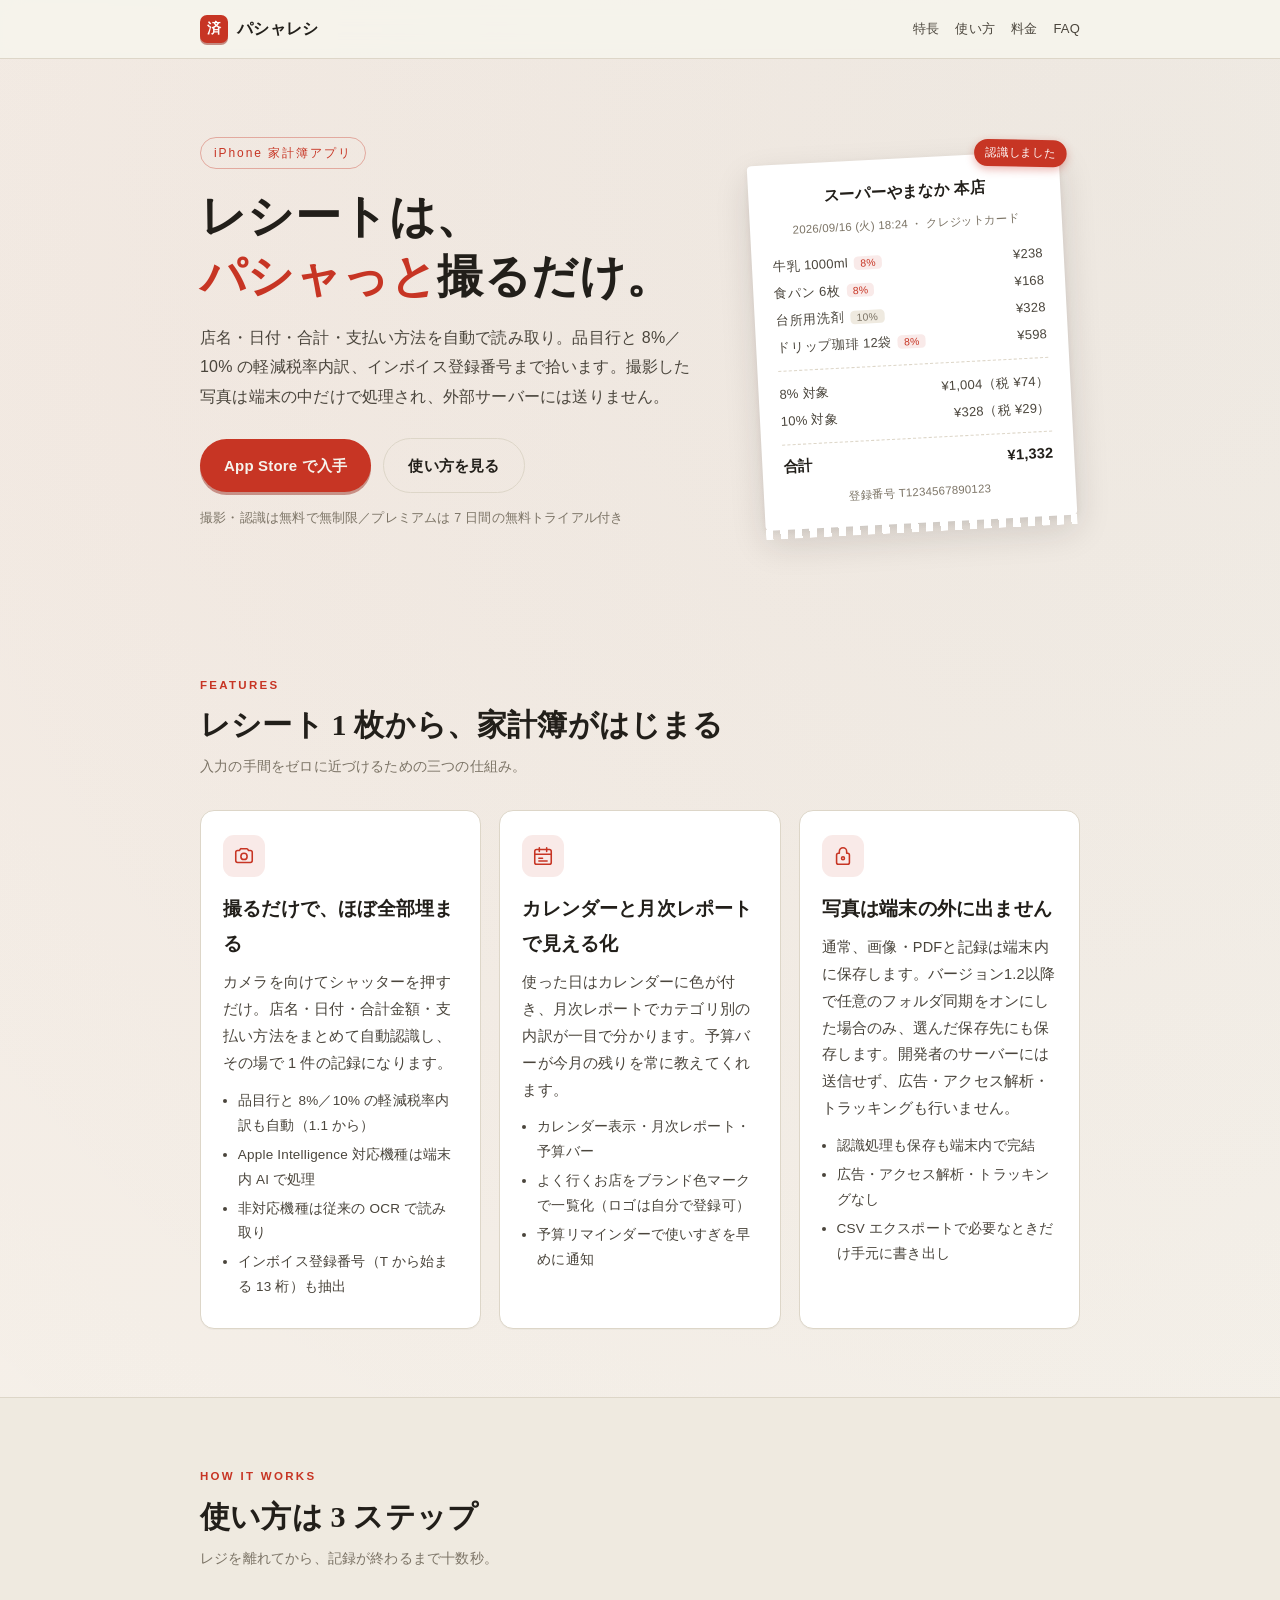
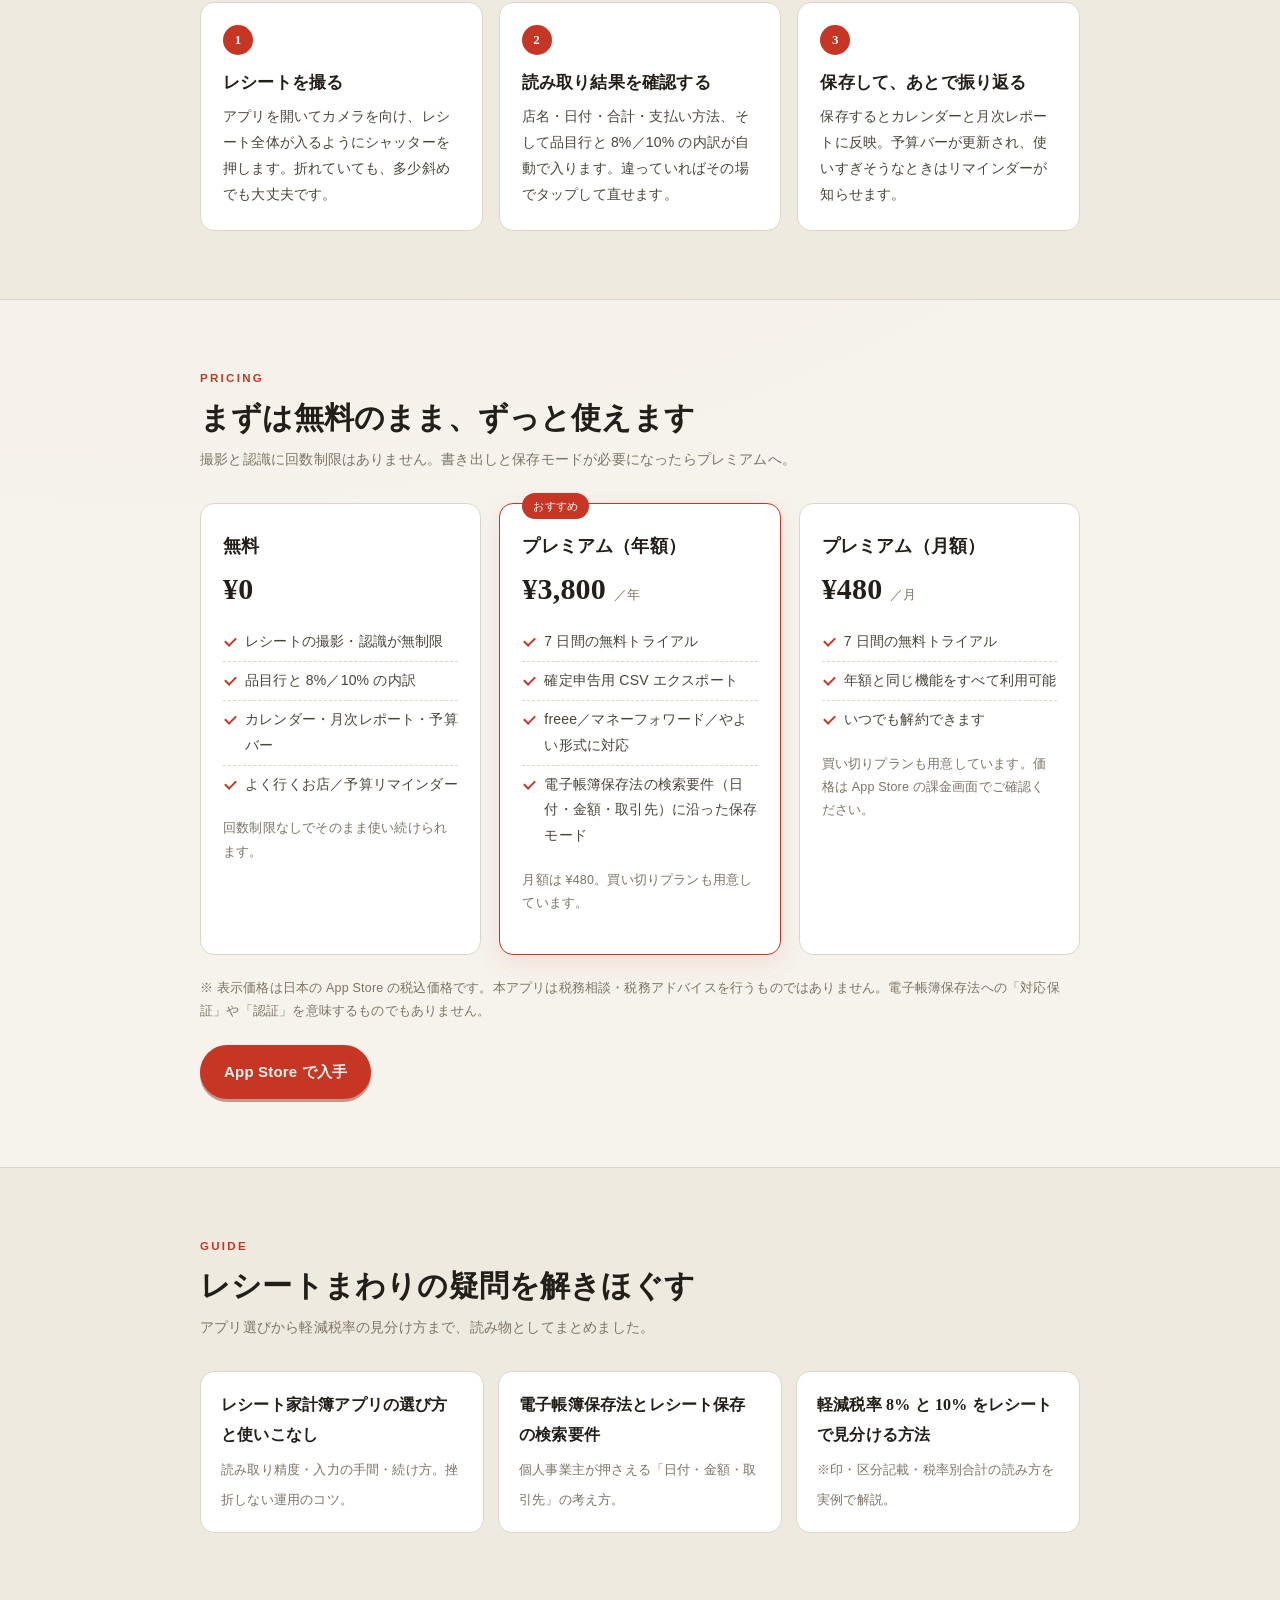
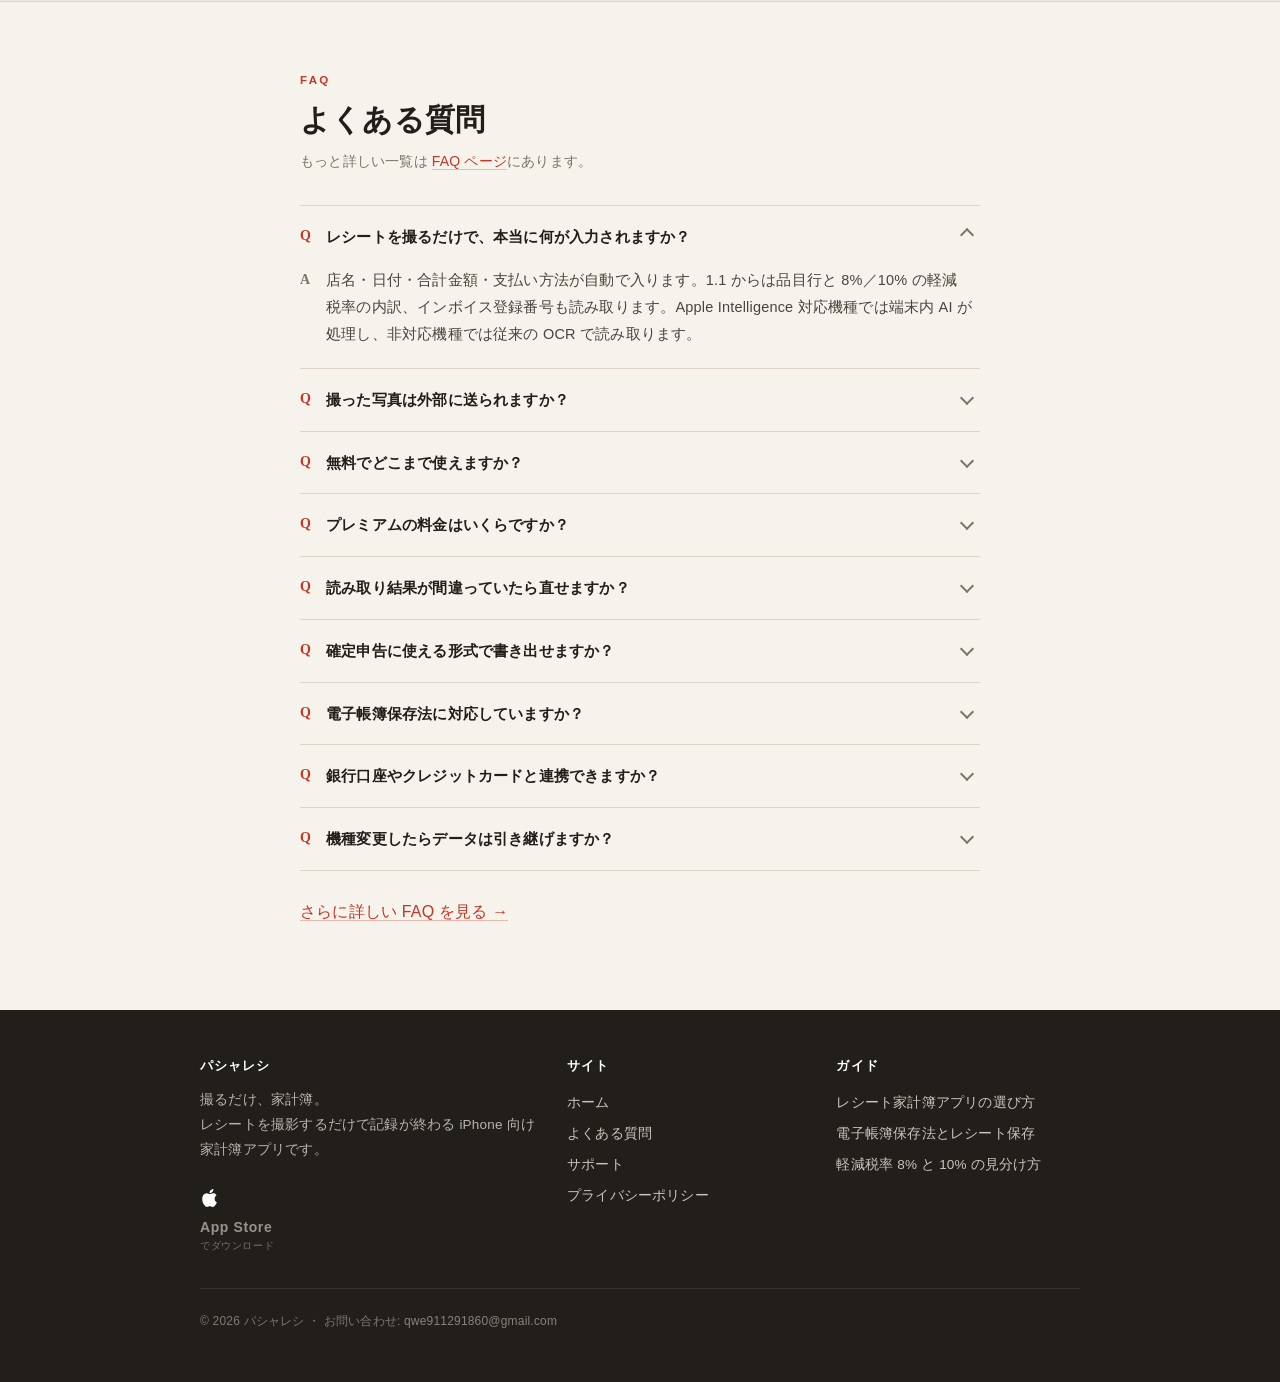
==== commit 033f29ce: "Update PashaReshi 1.2 privacy and data transfer guidance" ====
--- a/pashareshi/index.html
+++ b/pashareshi/index.html
@@ -109,7 +109,7 @@
       <article class="card">
         <div class="icon" aria-hidden="true"><svg viewBox="0 0 24 24"><path d="M12 3a4 4 0 0 1 4 4v2h1a2 2 0 0 1 2 2v8a2 2 0 0 1-2 2H7a2 2 0 0 1-2-2v-8a2 2 0 0 1 2-2h1V7a4 4 0 0 1 4-4z"/><circle cx="12" cy="14.5" r="1.6"/></svg></div>
         <h3>写真は端末の外に出ません</h3>
-        <p>レシートの画像も読み取った記録も、保存先はあなたの iPhone の中だけ。外部サーバーへの送信・アップロードは行いません。</p>
+        <p>通常、画像・PDFと記録は端末内に保存します。バージョン1.2以降で任意のフォルダ同期をオンにした場合のみ、選んだ保存先にも保存します。開発者のサーバーには送信せず、広告・アクセス解析・トラッキングも行いません。</p>
         <ul>
           <li>認識処理も保存も端末内で完結</li>
           <li>広告・アクセス解析・トラッキングなし</li>
@@ -232,7 +232,7 @@
 
       <details>
         <summary>撮った写真は外部に送られますか？</summary>
-        <p class="a">送られません。撮影した画像も読み取った記録も、保存と処理はすべて端末内で完結します。外部サーバーへの送信・アップロードは行っていません。</p>
+        <p class="a">通常、画像・PDFと記録は端末内に保存します。バージョン1.2以降で任意のフォルダ同期をオンにした場合のみ、選んだ保存先にも保存します。開発者のサーバーには送信せず、広告・アクセス解析・トラッキングも行いません。</p>
       </details>
 
       <details>
@@ -267,7 +267,7 @@
 
       <details>
         <summary>機種変更したらデータは引き継げますか？</summary>
-        <p class="a">データは端末内にのみ保存されるため、iPhone のバックアップ（iCloud バックアップ／クイックスタート）経由で移行してください。クラウド同期機能は搭載していません。</p>
+        <p class="a">バージョン1.2以降は、設定の完全バックアップと復元で引き継げます。必要な方は同じiCloud Driveフォルダを選んで同期できます。同期はアプリを開いたときと手動操作で実行します。旧バージョンはiPhoneのバックアップ経由で移行してください。</p>
       </details>
 
     </div>
@@ -324,7 +324,7 @@
   "inLanguage": "ja",
   "image": "https://zhao73.github.io/pashareshi/og.png",
   "screenshot": "https://zhao73.github.io/pashareshi/og.png",
-  "description": "レシートを撮影するだけで店名・日付・合計・支払い方法を自動認識するiPhone向け家計簿アプリ。品目行と8%/10%の軽減税率の内訳、インボイス登録番号も読み取ります。写真の処理と保存は端末内で完結し、外部サーバーには送信しません。",
+  "description": "レシートを撮影するだけで店名・日付・合計・支払い方法を自動認識するiPhone向け家計簿アプリ。品目行と8%/10%の軽減税率の内訳、インボイス登録番号も読み取ります。写真の読み取りは端末内で行います。保存は既定で端末内、バージョン1.2以降は任意のフォルダ同期にも対応します。",
   "featureList": [
     "レシート撮影で店名・日付・合計・支払い方法を自動認識",
     "品目行と8%/10%軽減税率の内訳を自動抽出",
@@ -334,7 +334,7 @@
     "よく行くお店をブランド色マークで管理（ロゴ登録可）",
     "CSVエクスポート（確定申告用、freee／マネーフォワード／やよい形式）",
     "電子帳簿保存法の検索要件（日付・金額・取引先）に沿った保存モード",
-    "写真は端末内で処理し外部サーバーに送信しない"
+    "端末内で読み取り。保存先への同期はユーザーが選択"
   ],
   "offers": [
     {
@@ -414,14 +414,14 @@
   "inLanguage": "ja",
   "mainEntity": [
     {"@type":"Question","name":"レシートを撮るだけで、本当に何が入力されますか？","acceptedAnswer":{"@type":"Answer","text":"店名・日付・合計金額・支払い方法が自動で入ります。1.1からは品目行と8%/10%の軽減税率の内訳、インボイス登録番号も読み取ります。Apple Intelligence対応機種では端末内AIが処理し、非対応機種では従来のOCRで読み取ります。"}},
-    {"@type":"Question","name":"撮った写真は外部に送られますか？","acceptedAnswer":{"@type":"Answer","text":"送られません。撮影した画像も読み取った記録も、保存と処理はすべて端末内で完結します。外部サーバーへの送信・アップロードは行っていません。"}},
+    {"@type":"Question","name":"撮った写真は外部に送られますか？","acceptedAnswer":{"@type":"Answer","text":"通常、画像・PDFと記録は端末内に保存します。バージョン1.2以降で任意のフォルダ同期をオンにした場合のみ、選んだ保存先にも保存します。開発者のサーバーには送信せず、広告・アクセス解析・トラッキングも行いません。"}},
     {"@type":"Question","name":"無料でどこまで使えますか？","acceptedAnswer":{"@type":"Answer","text":"レシートの撮影と認識は無料で無制限です。カレンダー・月次レポート・予算バー・よく行くお店・予算リマインダーも無料で使えます。CSVエクスポートと電子帳簿保存法の検索要件に沿った保存モードはプレミアムの機能です。"}},
     {"@type":"Question","name":"プレミアムの料金はいくらですか？","acceptedAnswer":{"@type":"Answer","text":"月額480円、年額3,800円（7日間の無料トライアル付き）です。買い切りプランも用意しています。価格はApp Storeの課金画面でご確認ください。"}},
     {"@type":"Question","name":"読み取り結果が間違っていたら直せますか？","acceptedAnswer":{"@type":"Answer","text":"直せます。レシート詳細画面の鉛筆アイコンから、店舗名・金額・カテゴリ・支払い方法をいつでも修正できます。品目行や税率区分も同じ画面から手直しできます。"}},
     {"@type":"Question","name":"確定申告に使える形式で書き出せますか？","acceptedAnswer":{"@type":"Answer","text":"プレミアムのCSVエクスポートで、確定申告用のほかfreee／マネーフォワード／やよいの形式に合わせて書き出せます。書き出したファイルの取り扱いはご自身の会計ソフト側の手順に従ってください。"}},
     {"@type":"Question","name":"電子帳簿保存法に対応していますか？","acceptedAnswer":{"@type":"Answer","text":"プレミアムには、電子帳簿保存法が求める検索要件（日付・金額・取引先）に沿って記録を保存するモードがあります。ただし本アプリは認証を受けたものではなく、法令への対応を保証するものではありません。実際の運用可否は国税庁の情報および税理士等の専門家にご確認ください。"}},
     {"@type":"Question","name":"銀行口座やクレジットカードと連携できますか？","acceptedAnswer":{"@type":"Answer","text":"できません。パシャレシはレシートを撮って記録することに特化しており、金融機関との連携機能は搭載していません。支払い方法は記録上の区分として扱います。"}},
-    {"@type":"Question","name":"機種変更したらデータは引き継げますか？","acceptedAnswer":{"@type":"Answer","text":"データは端末内にのみ保存されるため、iPhoneのバックアップ（iCloudバックアップ／クイックスタート）経由で移行してください。クラウド同期機能は搭載していません。"}}
+    {"@type":"Question","name":"機種変更したらデータは引き継げますか？","acceptedAnswer":{"@type":"Answer","text":"バージョン1.2以降は、設定の完全バックアップと復元で引き継げます。必要な方は同じiCloud Driveフォルダを選んで同期できます。同期はアプリを開いたときと手動操作で実行します。旧バージョンはiPhoneのバックアップ経由で移行してください。"}}
   ]
 }
 </script>
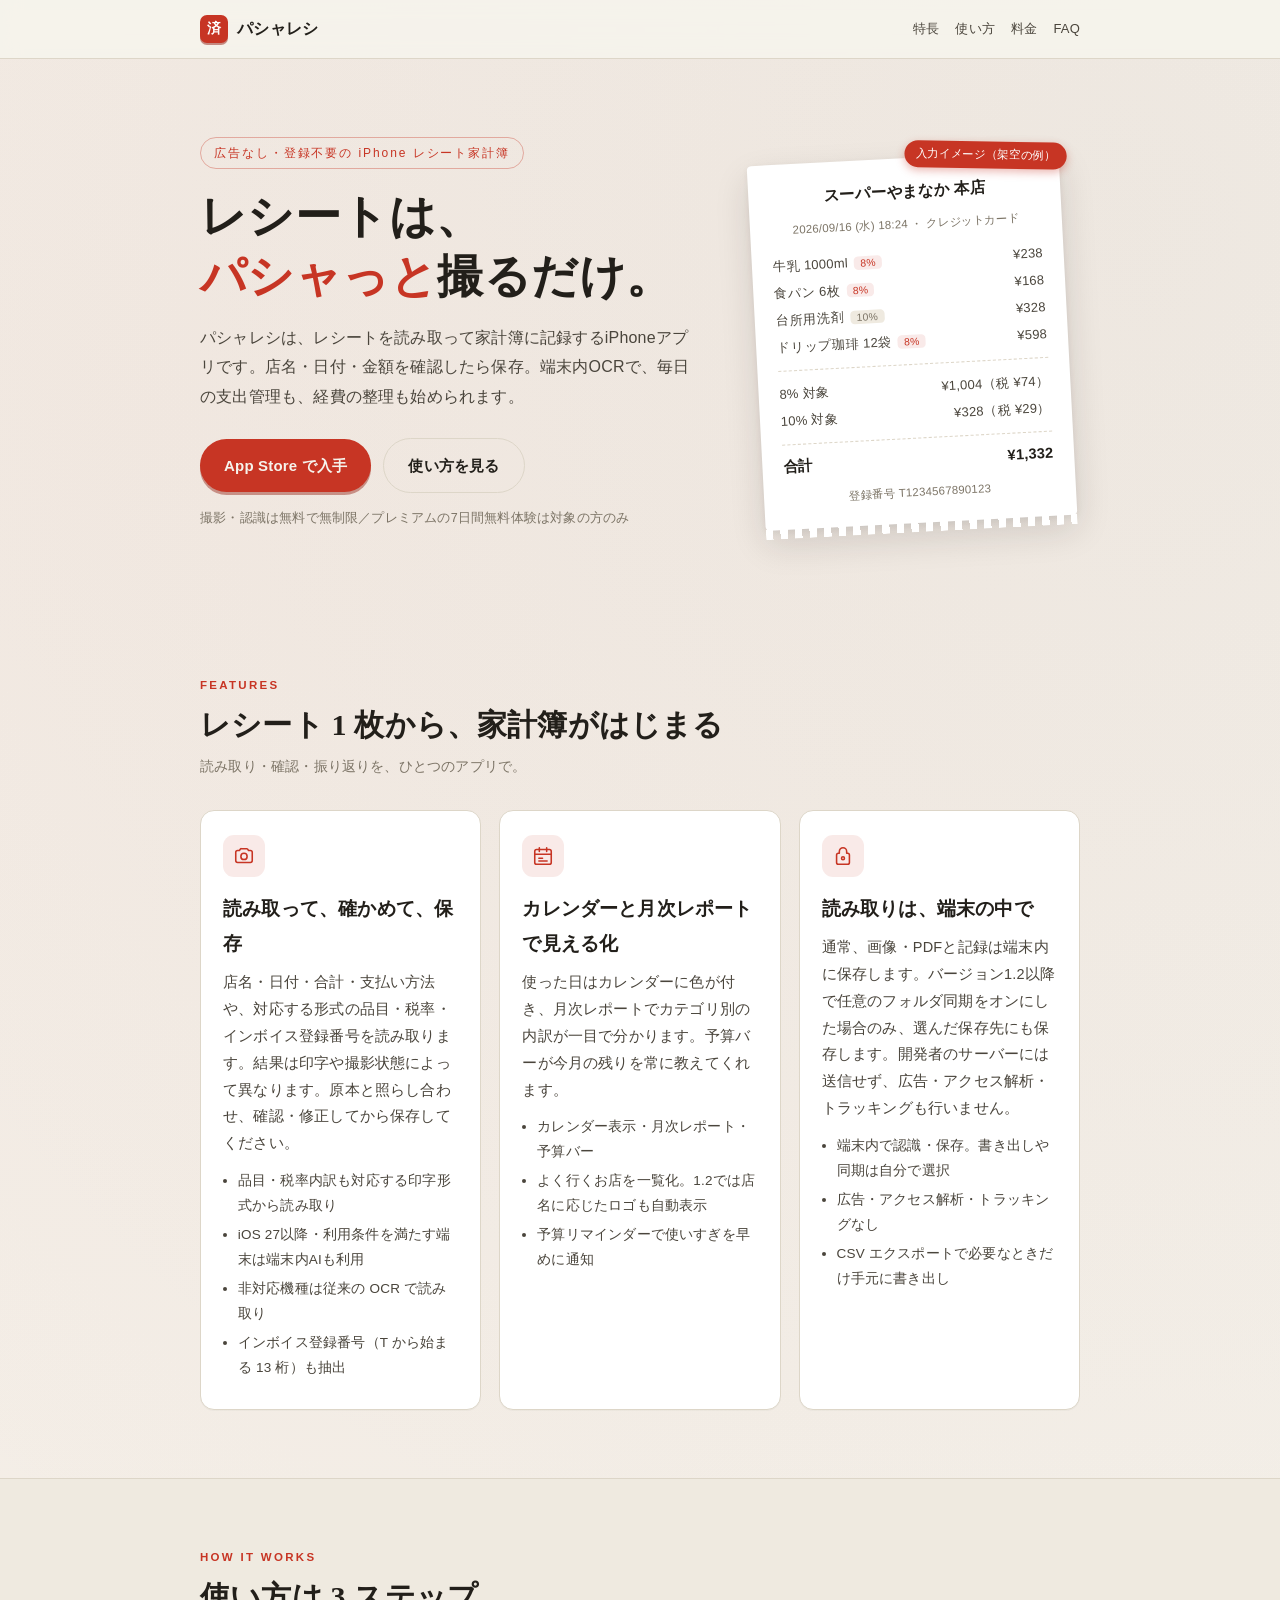
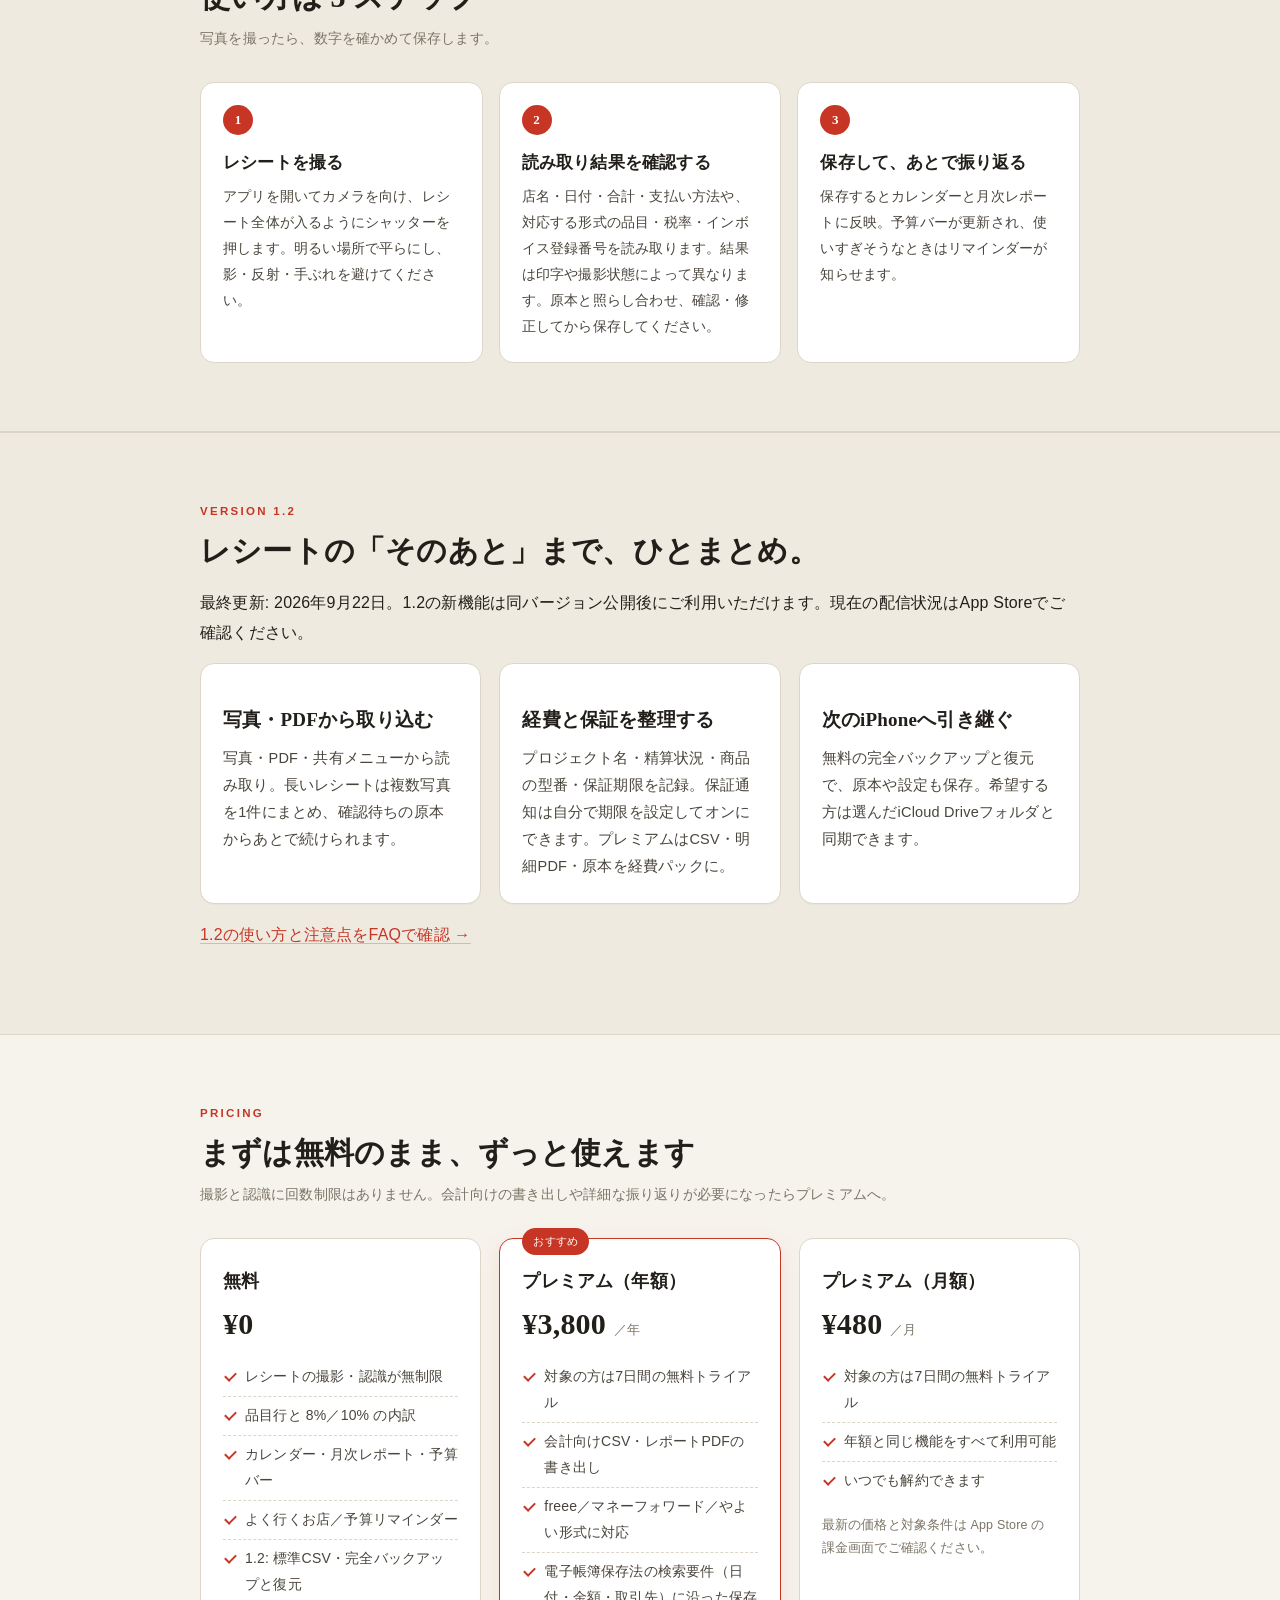
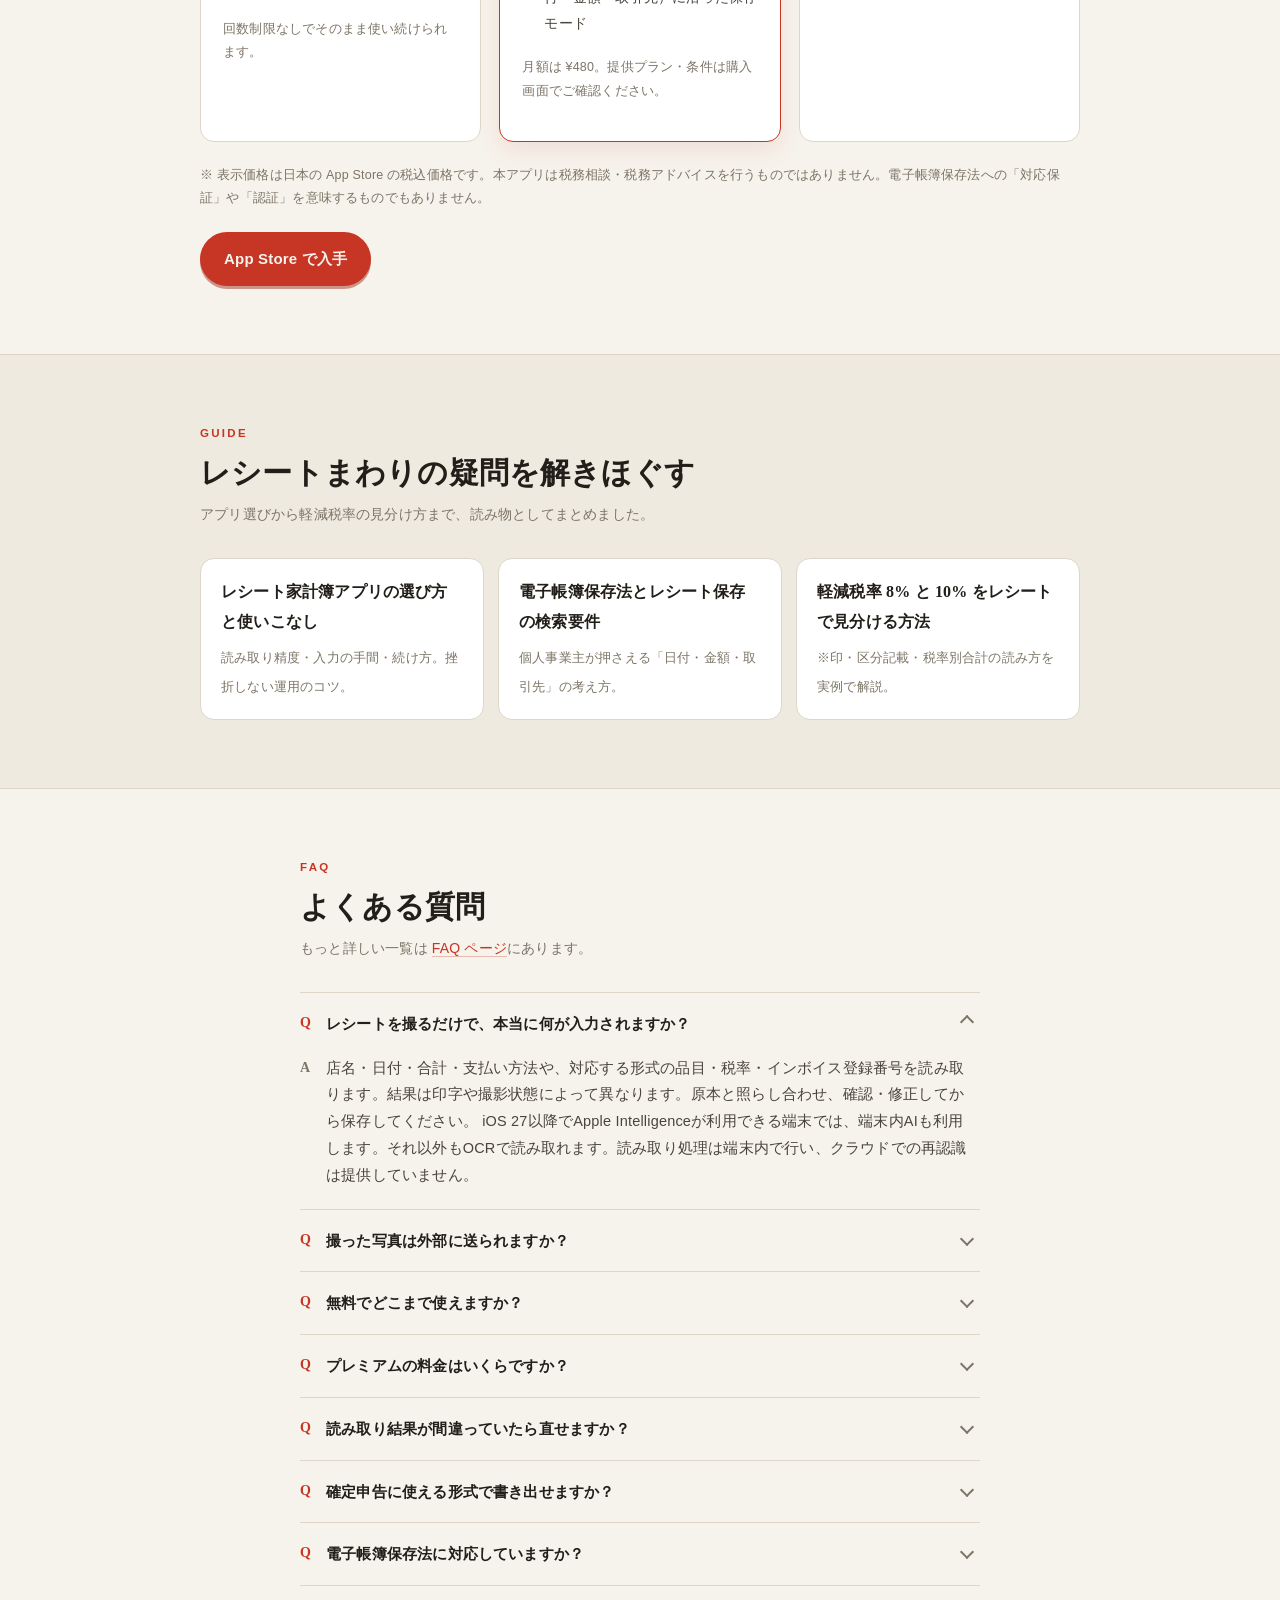
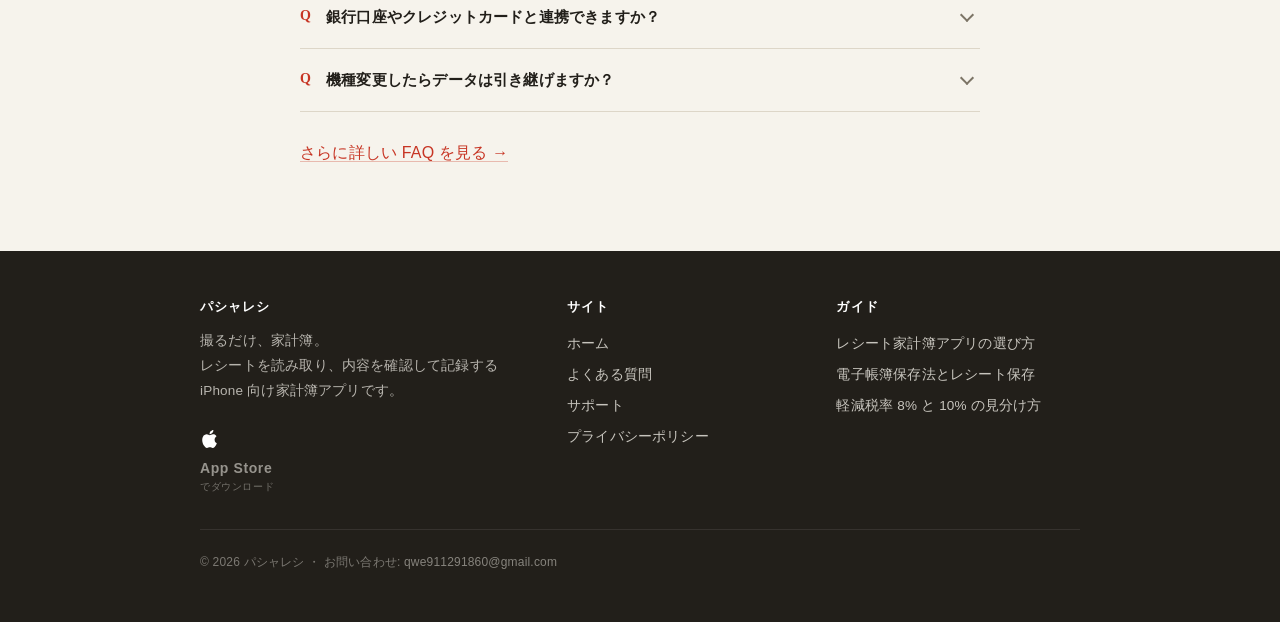
==== commit 5039c75a: "Align Japanese search metadata and product facts for PashaReshi 1.2" ====
--- a/pashareshi/index.html
+++ b/pashareshi/index.html
@@ -3,8 +3,8 @@
 <head>
 <meta charset="utf-8">
 <meta name="viewport" content="width=device-width, initial-scale=1, viewport-fit=cover">
-<title>パシャレシ｜レシート撮るだけ家計簿アプリ（iPhone・無料）</title>
-<meta name="description" content="レシートを撮るだけで店名・日付・合計・支払い方法を自動認識するiPhone家計簿アプリ。品目行と8%/10%軽減税率の内訳、インボイス登録番号まで読み取り。写真は端末内で処理し外部サーバーに送りません。撮影・認識は無料で無制限。">
+<title>レシート読み取り家計簿アプリ｜パシャレシ【iPhone・広告なし】</title>
+<meta name="description" content="レシートを撮影し、読み取った店名・日付・金額を確認して家計簿へ。パシャレシは広告なし・登録不要のiPhoneアプリ。端末内OCR、カレンダー、予算管理に対応。料金・読み取りの注意点・1.2の新機能をご案内します。">
 <link rel="canonical" href="https://zhao73.github.io/pashareshi/">
 <meta name="robots" content="index,follow,max-image-preview:large,max-snippet:-1">
 <meta name="theme-color" content="#F6F3EC">
@@ -12,16 +12,16 @@
 <meta property="og:type" content="website">
 <meta property="og:site_name" content="パシャレシ">
 <meta property="og:locale" content="ja_JP">
-<meta property="og:title" content="パシャレシ｜レシート撮るだけ家計簿アプリ">
-<meta property="og:description" content="撮るだけで店名・日付・合計・支払い方法を自動認識。品目行と8%/10%の内訳、インボイス登録番号も。写真は端末内処理、外部に送りません。">
+<meta property="og:title" content="レシート読み取り家計簿アプリ｜パシャレシ【iPhone・広告なし】">
+<meta property="og:description" content="レシートを撮影し、読み取った店名・日付・金額を確認して家計簿へ。パシャレシは広告なし・登録不要のiPhoneアプリ。端末内OCR、カレンダー、予算管理に対応。料金・読み取りの注意点・1.2の新機能をご案内します。">
 <meta property="og:url" content="https://zhao73.github.io/pashareshi/">
 <meta property="og:image" content="https://zhao73.github.io/pashareshi/og.png">
 <meta property="og:image:width" content="1200">
 <meta property="og:image:height" content="630">
 <meta property="og:image:alt" content="パシャレシ 撮るだけ、家計簿。">
 <meta name="twitter:card" content="summary_large_image">
-<meta name="twitter:title" content="パシャレシ｜レシート撮るだけ家計簿アプリ">
-<meta name="twitter:description" content="撮るだけで店名・日付・合計・支払い方法を自動認識。8%/10%の内訳もインボイス登録番号も読み取り。端末内処理。">
+<meta name="twitter:title" content="レシート読み取り家計簿アプリ｜パシャレシ【iPhone・広告なし】">
+<meta name="twitter:description" content="レシートを撮影し、読み取った店名・日付・金額を確認して家計簿へ。パシャレシは広告なし・登録不要のiPhoneアプリ。端末内OCR、カレンダー、予算管理に対応。料金・読み取りの注意点・1.2の新機能をご案内します。">
 <meta name="twitter:image" content="https://zhao73.github.io/pashareshi/og.png">
 <link rel="stylesheet" href="./styles.css">
 <link rel="icon" href="data:image/svg+xml,%3Csvg xmlns='http://www.w3.org/2000/svg' viewBox='0 0 32 32'%3E%3Crect width='32' height='32' rx='7' fill='%23C73524'/%3E%3Ctext x='16' y='23' font-size='19' text-anchor='middle' fill='%23fff' font-family='serif'%3E%E6%B8%88%3C/text%3E%3C/svg%3E">
@@ -45,20 +45,20 @@
 <section class="hero">
   <div class="wrap hero-grid">
     <div>
-      <span class="eyebrow">iPhone 家計簿アプリ</span>
+      <span class="eyebrow">広告なし・登録不要の iPhone レシート家計簿</span>
       <h1 class="hero-title">レシートは、<br><span class="shu">パシャっと</span>撮るだけ。</h1>
-      <p class="hero-lead">店名・日付・合計・支払い方法を自動で読み取り。品目行と 8%／10% の軽減税率内訳、インボイス登録番号まで拾います。撮影した写真は端末の中だけで処理され、外部サーバーには送りません。</p>
+      <p class="hero-lead">パシャレシは、レシートを読み取って家計簿に記録するiPhoneアプリです。店名・日付・金額を確認したら保存。端末内OCRで、毎日の支出管理も、経費の整理も始められます。</p>
       <div class="cta-row">
         <a class="btn btn-shu" href="https://apps.apple.com/jp/app/id6788028598">App Store で入手</a>
         <a class="btn btn-ghost" href="#how">使い方を見る</a>
       </div>
-      <p class="hero-note">撮影・認識は無料で無制限／プレミアムは 7 日間の無料トライアル付き</p>
+      <p class="hero-note">撮影・認識は無料で無制限／プレミアムの7日間無料体験は対象の方のみ</p>
     </div>
     <div>
       <div class="receipt">
-        <span class="scan-badge">認識しました</span>
+        <span class="scan-badge">入力イメージ（架空の例）</span>
         <h3>スーパーやまなか 本店</h3>
-        <p class="meta">2026/09/16 (火) 18:24 ・ クレジットカード</p>
+        <p class="meta">2026/09/16 (水) 18:24 ・ クレジットカード</p>
         <div class="r-line"><span>牛乳 1000ml<span class="tag k">8%</span></span><span>¥238</span></div>
         <div class="r-line"><span>食パン 6枚<span class="tag k">8%</span></span><span>¥168</span></div>
         <div class="r-line"><span>台所用洗剤<span class="tag">10%</span></span><span>¥328</span></div>
@@ -79,17 +79,17 @@
     <div class="sec-head">
       <p class="kicker">FEATURES</p>
       <h2 class="sec-title">レシート 1 枚から、家計簿がはじまる</h2>
-      <p class="sec-sub">入力の手間をゼロに近づけるための三つの仕組み。</p>
+      <p class="sec-sub">読み取り・確認・振り返りを、ひとつのアプリで。</p>
     </div>
     <div class="features">
 
       <article class="card">
         <div class="icon" aria-hidden="true"><svg viewBox="0 0 24 24"><path d="M3 8a2 2 0 0 1 2-2h2l1.2-1.8A1 1 0 0 1 9 4h6a1 1 0 0 1 .8.4L17 6h2a2 2 0 0 1 2 2v9a2 2 0 0 1-2 2H5a2 2 0 0 1-2-2z"/><circle cx="12" cy="12.5" r="3.4"/></svg></div>
-        <h3>撮るだけで、ほぼ全部埋まる</h3>
-        <p>カメラを向けてシャッターを押すだけ。店名・日付・合計金額・支払い方法をまとめて自動認識し、その場で 1 件の記録になります。</p>
-        <ul>
-          <li>品目行と 8%／10% の軽減税率内訳も自動（1.1 から）</li>
-          <li>Apple Intelligence 対応機種は端末内 AI で処理</li>
+        <h3>読み取って、確かめて、保存</h3>
+        <p>店名・日付・合計・支払い方法や、対応する形式の品目・税率・インボイス登録番号を読み取ります。結果は印字や撮影状態によって異なります。原本と照らし合わせ、確認・修正してから保存してください。</p>
+        <ul>
+          <li>品目・税率内訳も対応する印字形式から読み取り</li>
+          <li>iOS 27以降・利用条件を満たす端末は端末内AIも利用</li>
           <li>非対応機種は従来の OCR で読み取り</li>
           <li>インボイス登録番号（T から始まる 13 桁）も抽出</li>
         </ul>
@@ -101,17 +101,17 @@
         <p>使った日はカレンダーに色が付き、月次レポートでカテゴリ別の内訳が一目で分かります。予算バーが今月の残りを常に教えてくれます。</p>
         <ul>
           <li>カレンダー表示・月次レポート・予算バー</li>
-          <li>よく行くお店をブランド色マークで一覧化（ロゴは自分で登録可）</li>
+          <li>よく行くお店を一覧化。1.2では店名に応じたロゴも自動表示</li>
           <li>予算リマインダーで使いすぎを早めに通知</li>
         </ul>
       </article>
 
       <article class="card">
         <div class="icon" aria-hidden="true"><svg viewBox="0 0 24 24"><path d="M12 3a4 4 0 0 1 4 4v2h1a2 2 0 0 1 2 2v8a2 2 0 0 1-2 2H7a2 2 0 0 1-2-2v-8a2 2 0 0 1 2-2h1V7a4 4 0 0 1 4-4z"/><circle cx="12" cy="14.5" r="1.6"/></svg></div>
-        <h3>写真は端末の外に出ません</h3>
+        <h3>読み取りは、端末の中で</h3>
         <p>通常、画像・PDFと記録は端末内に保存します。バージョン1.2以降で任意のフォルダ同期をオンにした場合のみ、選んだ保存先にも保存します。開発者のサーバーには送信せず、広告・アクセス解析・トラッキングも行いません。</p>
         <ul>
-          <li>認識処理も保存も端末内で完結</li>
+          <li>端末内で認識・保存。書き出しや同期は自分で選択</li>
           <li>広告・アクセス解析・トラッキングなし</li>
           <li>CSV エクスポートで必要なときだけ手元に書き出し</li>
         </ul>
@@ -126,18 +126,18 @@
     <div class="sec-head">
       <p class="kicker">HOW IT WORKS</p>
       <h2 class="sec-title">使い方は 3 ステップ</h2>
-      <p class="sec-sub">レジを離れてから、記録が終わるまで十数秒。</p>
+      <p class="sec-sub">写真を撮ったら、数字を確かめて保存します。</p>
     </div>
     <div class="steps">
       <div class="step">
         <div class="num">1</div>
         <h3>レシートを撮る</h3>
-        <p>アプリを開いてカメラを向け、レシート全体が入るようにシャッターを押します。折れていても、多少斜めでも大丈夫です。</p>
+        <p>アプリを開いてカメラを向け、レシート全体が入るようにシャッターを押します。明るい場所で平らにし、影・反射・手ぶれを避けてください。</p>
       </div>
       <div class="step">
         <div class="num">2</div>
         <h3>読み取り結果を確認する</h3>
-        <p>店名・日付・合計・支払い方法、そして品目行と 8%／10% の内訳が自動で入ります。違っていればその場でタップして直せます。</p>
+        <p>店名・日付・合計・支払い方法や、対応する形式の品目・税率・インボイス登録番号を読み取ります。結果は印字や撮影状態によって異なります。原本と照らし合わせ、確認・修正してから保存してください。</p>
       </div>
       <div class="step">
         <div class="num">3</div>
@@ -148,12 +148,13 @@
   </div>
 </section>
 
+<section id="version-12" class="sec-alt"><div class="wrap"><div class="sec-head"><p class="kicker">VERSION 1.2</p><h2 class="sec-title">レシートの「そのあと」まで、ひとまとめ。</h2><p class="date">最終更新: 2026年9月22日。1.2の新機能は同バージョン公開後にご利用いただけます。現在の配信状況はApp Storeでご確認ください。</p></div><div class="features"><article class="card"><h3>写真・PDFから取り込む</h3><p>写真・PDF・共有メニューから読み取り。長いレシートは複数写真を1件にまとめ、確認待ちの原本からあとで続けられます。</p></article><article class="card"><h3>経費と保証を整理する</h3><p>プロジェクト名・精算状況・商品の型番・保証期限を記録。保証通知は自分で期限を設定してオンにできます。プレミアムはCSV・明細PDF・原本を経費パックに。</p></article><article class="card"><h3>次のiPhoneへ引き継ぐ</h3><p>無料の完全バックアップと復元で、原本や設定も保存。希望する方は選んだiCloud Driveフォルダと同期できます。</p></article></div><p><a href="./faq.html#version-12">1.2の使い方と注意点をFAQで確認 →</a></p></div></section>
 <section id="price">
   <div class="wrap">
     <div class="sec-head">
       <p class="kicker">PRICING</p>
       <h2 class="sec-title">まずは無料のまま、ずっと使えます</h2>
-      <p class="sec-sub">撮影と認識に回数制限はありません。書き出しと保存モードが必要になったらプレミアムへ。</p>
+      <p class="sec-sub">撮影と認識に回数制限はありません。会計向けの書き出しや詳細な振り返りが必要になったらプレミアムへ。</p>
     </div>
     <div class="plans">
 
@@ -164,7 +165,7 @@
           <li>レシートの撮影・認識が無制限</li>
           <li>品目行と 8%／10% の内訳</li>
           <li>カレンダー・月次レポート・予算バー</li>
-          <li>よく行くお店／予算リマインダー</li>
+          <li>よく行くお店／予算リマインダー</li><li>1.2: 標準CSV・完全バックアップと復元</li>
         </ul>
         <p class="note">回数制限なしでそのまま使い続けられます。</p>
       </div>
@@ -174,23 +175,23 @@
         <h3>プレミアム（年額）</h3>
         <div class="price">¥3,800 <small>／年</small></div>
         <ul>
-          <li>7 日間の無料トライアル</li>
-          <li>確定申告用 CSV エクスポート</li>
+          <li>対象の方は7日間の無料トライアル</li>
+          <li>会計向けCSV・レポートPDFの書き出し</li>
           <li>freee／マネーフォワード／やよい形式に対応</li>
           <li>電子帳簿保存法の検索要件（日付・金額・取引先）に沿った保存モード</li>
         </ul>
-        <p class="note">月額は ¥480。買い切りプランも用意しています。</p>
+        <p class="note">月額は ¥480。提供プラン・条件は購入画面でご確認ください。</p>
       </div>
 
       <div class="plan">
         <h3>プレミアム（月額）</h3>
         <div class="price">¥480 <small>／月</small></div>
         <ul>
-          <li>7 日間の無料トライアル</li>
+          <li>対象の方は7日間の無料トライアル</li>
           <li>年額と同じ機能をすべて利用可能</li>
           <li>いつでも解約できます</li>
         </ul>
-        <p class="note">買い切りプランも用意しています。価格は App Store の課金画面でご確認ください。</p>
+        <p class="note">最新の価格と対象条件は App Store の課金画面でご確認ください。</p>
       </div>
 
     </div>
@@ -227,7 +228,7 @@
 
       <details open>
         <summary>レシートを撮るだけで、本当に何が入力されますか？</summary>
-        <p class="a">店名・日付・合計金額・支払い方法が自動で入ります。1.1 からは品目行と 8%／10% の軽減税率の内訳、インボイス登録番号も読み取ります。Apple Intelligence 対応機種では端末内 AI が処理し、非対応機種では従来の OCR で読み取ります。</p>
+        <p class="a">店名・日付・合計・支払い方法や、対応する形式の品目・税率・インボイス登録番号を読み取ります。結果は印字や撮影状態によって異なります。原本と照らし合わせ、確認・修正してから保存してください。 iOS 27以降でApple Intelligenceが利用できる端末では、端末内AIも利用します。それ以外もOCRで読み取れます。読み取り処理は端末内で行い、クラウドでの再認識は提供していません。</p>
       </details>
 
       <details>
@@ -237,12 +238,12 @@
 
       <details>
         <summary>無料でどこまで使えますか？</summary>
-        <p class="a">レシートの撮影と認識は無料で無制限です。カレンダー・月次レポート・予算バー・よく行くお店・予算リマインダーも無料で使えます。CSV エクスポートと電子帳簿保存法の検索要件に沿った保存モードはプレミアムの機能です。</p>
+        <p class="a">撮影・読み取りは無料で無制限。カレンダー、今月のレポート、予算管理も無料です。1.2では標準CSVと完全バックアップ・復元も無料で利用できます。会計向けCSV、PDF、経費パック、過去月・年間の詳細レポートなどはプレミアム機能です。</p>
       </details>
 
       <details>
         <summary>プレミアムの料金はいくらですか？</summary>
-        <p class="a">月額 ¥480、年額 ¥3,800（7 日間の無料トライアル付き）です。買い切りプランも用意しています。価格は App Store の課金画面でご確認ください。</p>
+        <p class="a">月額480円、年額3,800円です。7日間の無料トライアルは対象条件を満たす方に適用されます。利用できるプラン・最新価格・トライアル条件はアプリ内の購入画面でご確認ください。</p>
       </details>
 
       <details>
@@ -252,7 +253,7 @@
 
       <details>
         <summary>確定申告に使える形式で書き出せますか？</summary>
-        <p class="a">プレミアムの CSV エクスポートで、確定申告用のほか freee／マネーフォワード／やよいの形式に合わせて書き出せます。書き出したファイルの取り扱いはご自身の会計ソフト側の手順に従ってください。</p>
+        <p class="a">1.2では標準CSVは無料です。プレミアムでは、freee／マネーフォワード／やよいの取り込み手順に合わせた会計向けCSVや、明細PDF・原本をまとめた経費パックを書き出せます。内容を確認し、各会計ソフトの手順に従ってください。</p>
       </details>
 
       <details>
@@ -282,7 +283,7 @@
     <div class="cols">
       <div>
         <h4>パシャレシ</h4>
-        <p style="margin:0 0 16px">撮るだけ、家計簿。<br>レシートを撮影するだけで記録が終わる iPhone 向け家計簿アプリです。</p>
+        <p style="margin:0 0 16px">撮るだけ、家計簿。<br>レシートを読み取り、内容を確認して記録する iPhone 向け家計簿アプリです。</p>
         <a class="badge-as" href="https://apps.apple.com/jp/app/id6788028598">
           <svg viewBox="0 0 24 28" aria-hidden="true"><path d="M17.5 14.8c0-2.8 2.3-4.2 2.4-4.2-1.3-1.9-3.3-2.2-4-2.2-1.7-.2-3.3 1-4.2 1-.9 0-2.2-1-3.6-1-1.9 0-3.6 1.1-4.5 2.8-1.9 3.3-.5 8.3 1.4 11 .9 1.3 2 2.8 3.4 2.7 1.4-.1 1.9-.9 3.5-.9 1.6 0 2.1.9 3.5.8 1.5 0 2.4-1.3 3.3-2.7 1-1.5 1.5-3 1.5-3.1-.1 0-2.7-1.1-2.7-4.2zM14.9 6.6c.8-.9 1.3-2.2 1.1-3.5-1.1 0-2.5.8-3.3 1.7-.7.8-1.3 2.1-1.2 3.4 1.2.1 2.5-.6 3.4-1.6z"/></svg>
           <span><b>App Store</b><span>でダウンロード</span></span>
@@ -314,27 +315,24 @@
 {
   "@context": "https://schema.org",
   "@type": "SoftwareApplication",
-  "name": "パシャレシ - レシート撮るだけ家計簿",
+  "name": "パシャレシ - レシート読み取り家計簿",
   "alternateName": "パシャレシ",
-  "operatingSystem": "iOS",
+  "operatingSystem": "iOS 17以降",
   "applicationCategory": "FinanceApplication",
   "url": "https://zhao73.github.io/pashareshi/",
   "installUrl": "https://apps.apple.com/jp/app/id6788028598",
-  "sameAs": ["https://apps.apple.com/jp/app/id6788028598"],
+  "sameAs": [
+    "https://apps.apple.com/jp/app/id6788028598"
+  ],
   "inLanguage": "ja",
   "image": "https://zhao73.github.io/pashareshi/og.png",
-  "screenshot": "https://zhao73.github.io/pashareshi/og.png",
-  "description": "レシートを撮影するだけで店名・日付・合計・支払い方法を自動認識するiPhone向け家計簿アプリ。品目行と8%/10%の軽減税率の内訳、インボイス登録番号も読み取ります。写真の読み取りは端末内で行います。保存は既定で端末内、バージョン1.2以降は任意のフォルダ同期にも対応します。",
+  "description": "レシートを撮影して読み取り、内容を確認して保存するiPhone家計簿アプリ。広告・アカウント登録なし。端末内OCR、カレンダー、予算管理に対応します。",
   "featureList": [
-    "レシート撮影で店名・日付・合計・支払い方法を自動認識",
-    "品目行と8%/10%軽減税率の内訳を自動抽出",
-    "インボイス登録番号の読み取り",
-    "カレンダー表示と月次レポート",
-    "予算バーと予算リマインダー",
-    "よく行くお店をブランド色マークで管理（ロゴ登録可）",
-    "CSVエクスポート（確定申告用、freee／マネーフォワード／やよい形式）",
-    "電子帳簿保存法の検索要件（日付・金額・取引先）に沿った保存モード",
-    "端末内で読み取り。保存先への同期はユーザーが選択"
+    "端末内OCRと読み取り結果の確認・修正",
+    "カレンダー・今月のレポート・予算管理",
+    "店名・日付・金額による検索",
+    "1.2の新機能: 店名に応じたロゴ表示、写真・PDF・共有メニューからの取り込み",
+    "1.2の新機能: 経費・保証の整理、完全バックアップ・復元、任意のフォルダ同期"
   ],
   "offers": [
     {
@@ -342,7 +340,7 @@
       "name": "無料",
       "price": "0",
       "priceCurrency": "JPY",
-      "description": "レシートの撮影・認識が無制限。カレンダー、月次レポート、予算バー、予算リマインダーを利用できます。",
+      "description": "撮影・読み取りは無制限。カレンダー、今月のレポート、予算管理を利用できます。",
       "availability": "https://schema.org/InStock",
       "url": "https://apps.apple.com/jp/app/id6788028598"
     },
@@ -351,7 +349,7 @@
       "name": "プレミアム（月額）",
       "price": "480",
       "priceCurrency": "JPY",
-      "description": "月額プラン。7日間の無料トライアル付き。CSVエクスポートと検索要件に沿った保存モードを利用できます。",
+      "description": "会計向けCSV、PDF、過去月・年間の詳細レポート、原本写真の無期限閲覧。無料トライアルは対象条件を満たす場合に適用。",
       "availability": "https://schema.org/InStock",
       "url": "https://apps.apple.com/jp/app/id6788028598"
     },
@@ -360,11 +358,12 @@
       "name": "プレミアム（年額）",
       "price": "3800",
       "priceCurrency": "JPY",
-      "description": "年額プラン。7日間の無料トライアル付き。買い切りプランも用意しています。",
+      "description": "会計向けCSV、PDF、過去月・年間の詳細レポート、原本写真の無期限閲覧。無料トライアルは対象条件を満たす場合に適用。",
       "availability": "https://schema.org/InStock",
       "url": "https://apps.apple.com/jp/app/id6788028598"
     }
-  ]
+  ],
+  "@id": "https://zhao73.github.io/pashareshi/#app"
 }
 </script>
 
@@ -375,25 +374,33 @@
   "name": "パシャレシでレシートを家計簿に記録する方法",
   "description": "レシートを撮影してから家計簿に保存するまでの3ステップ。",
   "inLanguage": "ja",
-  "totalTime": "PT1M",
   "tool": [
-    {"@type": "HowToTool", "name": "iPhone"},
-    {"@type": "HowToTool", "name": "パシャレシ（アプリ）"},
-    {"@type": "HowToTool", "name": "記録したいレシート"}
+    {
+      "@type": "HowToTool",
+      "name": "iPhone"
+    },
+    {
+      "@type": "HowToTool",
+      "name": "パシャレシ（アプリ）"
+    },
+    {
+      "@type": "HowToTool",
+      "name": "記録したいレシート"
+    }
   ],
   "step": [
     {
       "@type": "HowToStep",
       "position": 1,
       "name": "レシートを撮る",
-      "text": "アプリを開いてカメラを向け、レシート全体が画面に入るようにシャッターを押します。多少折れていても斜めでも読み取れます。",
+      "text": "明るい場所でレシートを平らにし、全体が入るように撮影します。影・反射・手ぶれを避けてください。",
       "url": "https://zhao73.github.io/pashareshi/#how"
     },
     {
       "@type": "HowToStep",
       "position": 2,
       "name": "読み取り結果を確認する",
-      "text": "店名・日付・合計・支払い方法に加えて、品目行と8%/10%の内訳が自動で入ります。違っていればその場でタップして修正します。",
+      "text": "店名・日付・合計・支払い方法や、対応する形式の品目・税率・インボイス登録番号を読み取ります。結果は印字や撮影状態によって異なります。原本と照らし合わせ、確認・修正してから保存してください。",
       "url": "https://zhao73.github.io/pashareshi/#how"
     },
     {
@@ -413,15 +420,78 @@
   "@type": "FAQPage",
   "inLanguage": "ja",
   "mainEntity": [
-    {"@type":"Question","name":"レシートを撮るだけで、本当に何が入力されますか？","acceptedAnswer":{"@type":"Answer","text":"店名・日付・合計金額・支払い方法が自動で入ります。1.1からは品目行と8%/10%の軽減税率の内訳、インボイス登録番号も読み取ります。Apple Intelligence対応機種では端末内AIが処理し、非対応機種では従来のOCRで読み取ります。"}},
-    {"@type":"Question","name":"撮った写真は外部に送られますか？","acceptedAnswer":{"@type":"Answer","text":"通常、画像・PDFと記録は端末内に保存します。バージョン1.2以降で任意のフォルダ同期をオンにした場合のみ、選んだ保存先にも保存します。開発者のサーバーには送信せず、広告・アクセス解析・トラッキングも行いません。"}},
-    {"@type":"Question","name":"無料でどこまで使えますか？","acceptedAnswer":{"@type":"Answer","text":"レシートの撮影と認識は無料で無制限です。カレンダー・月次レポート・予算バー・よく行くお店・予算リマインダーも無料で使えます。CSVエクスポートと電子帳簿保存法の検索要件に沿った保存モードはプレミアムの機能です。"}},
-    {"@type":"Question","name":"プレミアムの料金はいくらですか？","acceptedAnswer":{"@type":"Answer","text":"月額480円、年額3,800円（7日間の無料トライアル付き）です。買い切りプランも用意しています。価格はApp Storeの課金画面でご確認ください。"}},
-    {"@type":"Question","name":"読み取り結果が間違っていたら直せますか？","acceptedAnswer":{"@type":"Answer","text":"直せます。レシート詳細画面の鉛筆アイコンから、店舗名・金額・カテゴリ・支払い方法をいつでも修正できます。品目行や税率区分も同じ画面から手直しできます。"}},
-    {"@type":"Question","name":"確定申告に使える形式で書き出せますか？","acceptedAnswer":{"@type":"Answer","text":"プレミアムのCSVエクスポートで、確定申告用のほかfreee／マネーフォワード／やよいの形式に合わせて書き出せます。書き出したファイルの取り扱いはご自身の会計ソフト側の手順に従ってください。"}},
-    {"@type":"Question","name":"電子帳簿保存法に対応していますか？","acceptedAnswer":{"@type":"Answer","text":"プレミアムには、電子帳簿保存法が求める検索要件（日付・金額・取引先）に沿って記録を保存するモードがあります。ただし本アプリは認証を受けたものではなく、法令への対応を保証するものではありません。実際の運用可否は国税庁の情報および税理士等の専門家にご確認ください。"}},
-    {"@type":"Question","name":"銀行口座やクレジットカードと連携できますか？","acceptedAnswer":{"@type":"Answer","text":"できません。パシャレシはレシートを撮って記録することに特化しており、金融機関との連携機能は搭載していません。支払い方法は記録上の区分として扱います。"}},
-    {"@type":"Question","name":"機種変更したらデータは引き継げますか？","acceptedAnswer":{"@type":"Answer","text":"バージョン1.2以降は、設定の完全バックアップと復元で引き継げます。必要な方は同じiCloud Driveフォルダを選んで同期できます。同期はアプリを開いたときと手動操作で実行します。旧バージョンはiPhoneのバックアップ経由で移行してください。"}}
+    {
+      "@type": "Question",
+      "name": "レシートを撮るだけで、本当に何が入力されますか？",
+      "acceptedAnswer": {
+        "@type": "Answer",
+        "text": "店名・日付・合計・支払い方法や、対応する形式の品目・税率・インボイス登録番号を読み取ります。結果は印字や撮影状態によって異なります。原本と照らし合わせ、確認・修正してから保存してください。 iOS 27以降でApple Intelligenceが利用できる端末では、端末内AIも利用します。それ以外もOCRで読み取れます。読み取り処理は端末内で行い、クラウドでの再認識は提供していません。"
+      }
+    },
+    {
+      "@type": "Question",
+      "name": "撮った写真は外部に送られますか？",
+      "acceptedAnswer": {
+        "@type": "Answer",
+        "text": "通常、画像・PDFと記録は端末内に保存します。バージョン1.2以降で任意のフォルダ同期をオンにした場合のみ、選んだ保存先にも保存します。開発者のサーバーには送信せず、広告・アクセス解析・トラッキングも行いません。"
+      }
+    },
+    {
+      "@type": "Question",
+      "name": "無料でどこまで使えますか？",
+      "acceptedAnswer": {
+        "@type": "Answer",
+        "text": "撮影・読み取りは無料で無制限。カレンダー、今月のレポート、予算管理も無料です。1.2では標準CSVと完全バックアップ・復元も無料で利用できます。会計向けCSV、PDF、経費パック、過去月・年間の詳細レポートなどはプレミアム機能です。"
+      }
+    },
+    {
+      "@type": "Question",
+      "name": "プレミアムの料金はいくらですか？",
+      "acceptedAnswer": {
+        "@type": "Answer",
+        "text": "月額480円、年額3,800円です。7日間の無料トライアルは対象条件を満たす方に適用されます。利用できるプラン・最新価格・トライアル条件はアプリ内の購入画面でご確認ください。"
+      }
+    },
+    {
+      "@type": "Question",
+      "name": "読み取り結果が間違っていたら直せますか？",
+      "acceptedAnswer": {
+        "@type": "Answer",
+        "text": "直せます。レシート詳細画面の鉛筆アイコンから、店舗名・金額・カテゴリ・支払い方法をいつでも修正できます。品目行や税率区分も同じ画面から手直しできます。"
+      }
+    },
+    {
+      "@type": "Question",
+      "name": "確定申告に使える形式で書き出せますか？",
+      "acceptedAnswer": {
+        "@type": "Answer",
+        "text": "1.2では標準CSVは無料です。プレミアムでは、freee／マネーフォワード／やよいの取り込み手順に合わせた会計向けCSVや、明細PDF・原本をまとめた経費パックを書き出せます。内容を確認し、各会計ソフトの手順に従ってください。"
+      }
+    },
+    {
+      "@type": "Question",
+      "name": "電子帳簿保存法に対応していますか？",
+      "acceptedAnswer": {
+        "@type": "Answer",
+        "text": "プレミアムには、電子帳簿保存法が求める検索要件（日付・金額・取引先）に沿って記録を保存するモードがあります。ただし本アプリは認証を受けたものではなく、法令への対応を保証するものではありません。実際の運用可否は国税庁の情報および税理士等の専門家にご確認ください。"
+      }
+    },
+    {
+      "@type": "Question",
+      "name": "銀行口座やクレジットカードと連携できますか？",
+      "acceptedAnswer": {
+        "@type": "Answer",
+        "text": "できません。パシャレシはレシートを撮って記録することに特化しており、金融機関との連携機能は搭載していません。支払い方法は記録上の区分として手動または自動認識で扱います。"
+      }
+    },
+    {
+      "@type": "Question",
+      "name": "機種変更したらデータは引き継げますか？",
+      "acceptedAnswer": {
+        "@type": "Answer",
+        "text": "バージョン1.2以降は、設定の完全バックアップと復元で引き継げます。必要な方は同じiCloud Driveフォルダを選んで同期できます。同期はアプリを開いたときと手動操作で実行します。旧バージョンはiPhoneのバックアップ経由で移行してください。"
+      }
+    }
   ]
 }
 </script>
